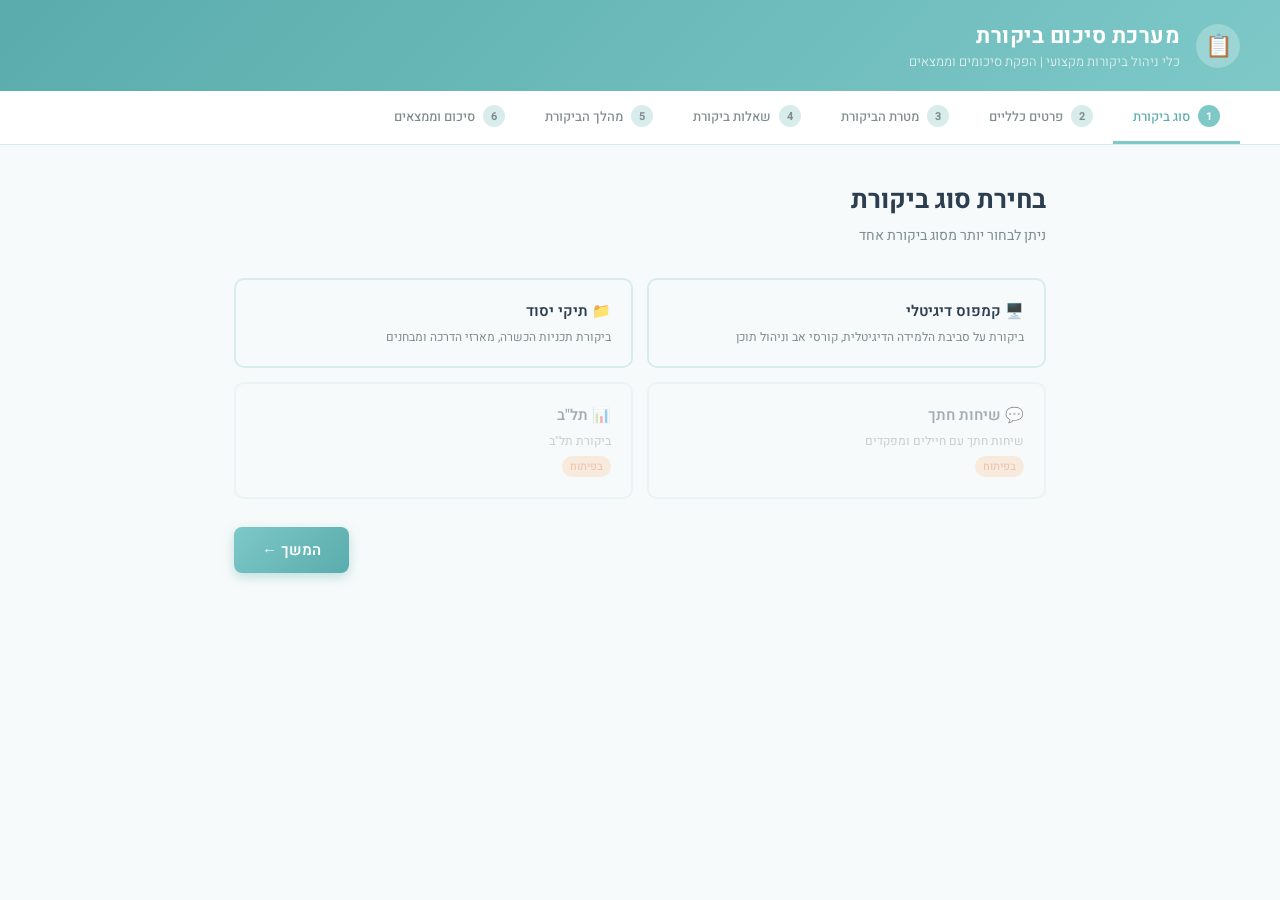
==== index.html @ 383266db "Add files via upload" ====
<!DOCTYPE html>
<html lang="he" dir="rtl">
<head>
<meta charset="UTF-8">
<meta name="viewport" content="width=device-width, initial-scale=1.0">
<title>מערכת סיכום ביקורת</title>
<link href="https://fonts.googleapis.com/css2?family=Heebo:wght@300;400;500;600;700&display=swap" rel="stylesheet">
<style>
  :root {
    --teal: #7EC8C8;
    --teal-light: #B8E4E4;
    --teal-dark: #5AACAC;
    --orange: #F4A261;
    --orange-light: #FAD5B5;
    --orange-dark: #E07B3A;
    --bg: #F7FAFA;
    --surface: #FFFFFF;
    --text: #2C3E50;
    --text-light: #7F8C8D;
    --border: #D9ECEC;
    --shadow: 0 2px 12px rgba(126,200,200,0.15);
    --radius: 10px;
  }

  * { box-sizing: border-box; margin: 0; padding: 0; }

  body {
    font-family: 'Heebo', sans-serif;
    background: var(--bg);
    color: var(--text);
    min-height: 100vh;
    direction: rtl;
  }

  header {
    background: linear-gradient(135deg, var(--teal-dark) 0%, var(--teal) 100%);
    color: white;
    padding: 20px 40px;
    display: flex;
    align-items: center;
    gap: 16px;
    box-shadow: 0 4px 16px rgba(90,172,172,0.3);
  }

  header .logo {
    width: 44px; height: 44px;
    background: rgba(255,255,255,0.25);
    border-radius: 50%;
    display: flex; align-items: center; justify-content: center;
    font-size: 22px;
  }

  header h1 { font-size: 22px; font-weight: 700; letter-spacing: 0.5px; }
  header p { font-size: 13px; opacity: 0.85; font-weight: 300; }

  .progress-bar {
    background: var(--surface);
    border-bottom: 1px solid var(--border);
    padding: 0 40px;
    display: flex;
    gap: 0;
    overflow-x: auto;
  }

  .step {
    padding: 14px 20px;
    font-size: 13px;
    font-weight: 500;
    color: var(--text-light);
    border-bottom: 3px solid transparent;
    white-space: nowrap;
    display: flex;
    align-items: center;
    gap: 8px;
    transition: all 0.3s;
  }

  .step.active {
    color: var(--teal-dark);
    border-bottom-color: var(--teal);
  }

  .step.done {
    color: var(--teal);
  }

  .step-num {
    width: 22px; height: 22px;
    border-radius: 50%;
    background: var(--border);
    color: var(--text-light);
    font-size: 11px;
    display: flex; align-items: center; justify-content: center;
    font-weight: 700;
    flex-shrink: 0;
  }

  .step.active .step-num { background: var(--teal); color: white; }
  .step.done .step-num { background: var(--teal-light); color: var(--teal-dark); }

  .container {
    max-width: 860px;
    margin: 0 auto;
    padding: 36px 24px;
  }

  .screen { display: none; }
  .screen.active { display: block; }

  .card {
    background: var(--surface);
    border-radius: var(--radius);
    padding: 32px;
    box-shadow: var(--shadow);
    margin-bottom: 24px;
    border: 1px solid var(--border);
  }

  .card-title {
    font-size: 17px;
    font-weight: 700;
    color: var(--teal-dark);
    margin-bottom: 8px;
    display: flex;
    align-items: center;
    gap: 10px;
  }

  .card-title::before {
    content: '';
    display: block;
    width: 4px; height: 20px;
    background: var(--orange);
    border-radius: 2px;
    flex-shrink: 0;
  }

  .card-subtitle {
    font-size: 13px;
    color: var(--text-light);
    margin-bottom: 24px;
  }

  /* Audit type selection */
  .audit-types {
    display: grid;
    grid-template-columns: 1fr 1fr;
    gap: 14px;
  }

  .audit-type-card {
    border: 2px solid var(--border);
    border-radius: var(--radius);
    padding: 20px;
    cursor: pointer;
    transition: all 0.25s;
    position: relative;
    background: var(--bg);
    user-select: none;
  }

  .audit-type-card:hover:not(.disabled) {
    border-color: var(--teal);
    background: var(--teal-light);
    transform: translateY(-2px);
  }

  .audit-type-card.selected {
    border-color: var(--teal-dark);
    background: linear-gradient(135deg, #E8F7F7 0%, #D0EEEE 100%);
  }

  .audit-type-card.disabled {
    opacity: 0.4;
    cursor: not-allowed;
  }

  .audit-type-card.selected::after {
    content: '✓';
    position: absolute;
    top: 10px;
    left: 10px;
    width: 22px; height: 22px;
    background: var(--teal-dark);
    color: white;
    border-radius: 50%;
    display: flex; align-items: center; justify-content: center;
    font-size: 12px;
    font-weight: 700;
  }

  .audit-type-card h3 { font-size: 15px; font-weight: 600; margin-bottom: 6px; }
  .audit-type-card p { font-size: 12px; color: var(--text-light); }
  .coming-soon {
    font-size: 11px;
    background: var(--orange-light);
    color: var(--orange-dark);
    padding: 2px 8px;
    border-radius: 20px;
    display: inline-block;
    margin-top: 6px;
    font-weight: 500;
  }

  /* Form elements */
  .form-grid {
    display: grid;
    grid-template-columns: 1fr 1fr;
    gap: 18px;
  }

  .form-group {
    display: flex;
    flex-direction: column;
    gap: 7px;
  }

  .form-group.full { grid-column: 1 / -1; }

  label {
    font-size: 13px;
    font-weight: 600;
    color: var(--text);
  }

  input[type="text"], input[type="date"], select, textarea {
    border: 1.5px solid var(--border);
    border-radius: 8px;
    padding: 10px 14px;
    font-family: 'Heebo', sans-serif;
    font-size: 14px;
    color: var(--text);
    background: var(--bg);
    transition: border-color 0.2s, box-shadow 0.2s;
    direction: rtl;
    width: 100%;
  }

  input:focus, select:focus, textarea:focus {
    outline: none;
    border-color: var(--teal);
    box-shadow: 0 0 0 3px rgba(126,200,200,0.2);
    background: white;
  }

  textarea { resize: vertical; min-height: 90px; }

  /* Questions */
  .topic-section {
    margin-bottom: 28px;
  }

  .topic-title {
    font-size: 15px;
    font-weight: 700;
    color: var(--teal-dark);
    padding: 10px 14px;
    background: linear-gradient(135deg, var(--teal-light) 0%, #D5EEEE 100%);
    border-radius: 8px;
    margin-bottom: 12px;
    border-right: 4px solid var(--teal-dark);
  }

  .question-item {
    border: 1.5px solid var(--border);
    border-radius: 8px;
    padding: 16px;
    margin-bottom: 10px;
    background: var(--surface);
    transition: border-color 0.2s;
  }

  .question-item:hover { border-color: var(--teal-light); }

  .question-text {
    font-size: 14px;
    font-weight: 500;
    margin-bottom: 12px;
    line-height: 1.6;
  }

  .question-text em {
    font-style: normal;
    font-weight: 700;
    color: var(--teal-dark);
  }

  .rating-buttons {
    display: flex;
    gap: 8px;
    margin-bottom: 10px;
    flex-wrap: wrap;
  }

  .rating-btn {
    padding: 7px 16px;
    border-radius: 20px;
    border: 1.5px solid var(--border);
    font-family: 'Heebo', sans-serif;
    font-size: 13px;
    font-weight: 500;
    cursor: pointer;
    background: var(--bg);
    color: var(--text-light);
    transition: all 0.2s;
  }

  .rating-btn:hover { border-color: var(--teal); color: var(--teal-dark); }

  .rating-btn.selected-1 { background: #D4EDDA; border-color: #5DB87A; color: #2D7A4B; }
  .rating-btn.selected-2 { background: #FFF3CD; border-color: #FFC107; color: #8A6200; }
  .rating-btn.selected-3 { background: #FDECEA; border-color: #E57373; color: #C62828; }

  .question-notes {
    border: 1.5px solid var(--border);
    border-radius: 6px;
    padding: 8px 12px;
    font-family: 'Heebo', sans-serif;
    font-size: 13px;
    width: 100%;
    background: var(--bg);
    color: var(--text);
    resize: vertical;
    min-height: 60px;
    display: none;
    direction: rtl;
    margin-top: 8px;
  }

  .question-notes.visible { display: block; }

  /* Buttons */
  .btn {
    padding: 12px 28px;
    border-radius: 8px;
    font-family: 'Heebo', sans-serif;
    font-size: 15px;
    font-weight: 600;
    cursor: pointer;
    border: none;
    transition: all 0.2s;
  }

  .btn-primary {
    background: linear-gradient(135deg, var(--teal) 0%, var(--teal-dark) 100%);
    color: white;
    box-shadow: 0 4px 12px rgba(90,172,172,0.35);
  }

  .btn-primary:hover {
    transform: translateY(-2px);
    box-shadow: 0 6px 18px rgba(90,172,172,0.45);
  }

  .btn-secondary {
    background: transparent;
    color: var(--teal-dark);
    border: 1.5px solid var(--teal);
  }

  .btn-secondary:hover { background: var(--teal-light); }

  .btn-orange {
    background: linear-gradient(135deg, var(--orange) 0%, var(--orange-dark) 100%);
    color: white;
    box-shadow: 0 4px 12px rgba(244,162,97,0.35);
  }

  .btn-orange:hover {
    transform: translateY(-2px);
    box-shadow: 0 6px 18px rgba(244,162,97,0.45);
  }

  .nav-buttons {
    display: flex;
    justify-content: space-between;
    align-items: center;
    margin-top: 8px;
  }

  /* Summary output */
  .summary-output {
    background: #FAFFFE;
    border: 1.5px solid var(--border);
    border-radius: var(--radius);
    padding: 32px;
    font-size: 14px;
    line-height: 2;
    white-space: pre-wrap;
    font-family: 'Heebo', sans-serif;
    direction: rtl;
    color: var(--text);
  }

  .copy-btn-wrap {
    display: flex;
    justify-content: flex-end;
    margin-bottom: 12px;
  }

  .page-title {
    font-size: 26px;
    font-weight: 700;
    color: var(--text);
    margin-bottom: 6px;
  }

  .page-subtitle {
    font-size: 14px;
    color: var(--text-light);
    margin-bottom: 32px;
  }

  .alert {
    background: #FFF3CD;
    border: 1px solid #FFD700;
    border-radius: 8px;
    padding: 12px 16px;
    font-size: 13px;
    color: #7A5800;
    margin-bottom: 20px;
  }

  .section-divider {
    height: 1px;
    background: var(--border);
    margin: 24px 0;
  }

  @media (max-width: 600px) {
    .audit-types { grid-template-columns: 1fr; }
    .form-grid { grid-template-columns: 1fr; }
    .container { padding: 20px 14px; }
    header { padding: 16px 20px; }
  }

  .badge {
    display: inline-block;
    padding: 3px 10px;
    border-radius: 20px;
    font-size: 12px;
    font-weight: 600;
    background: var(--teal-light);
    color: var(--teal-dark);
    margin-right: 8px;
  }

  .findings-preview {
    margin-top: 16px;
  }

  .finding-chip {
    display: inline-flex;
    align-items: center;
    gap: 6px;
    background: #FDECEA;
    border: 1px solid #E57373;
    border-radius: 20px;
    padding: 4px 12px;
    font-size: 12px;
    color: #C62828;
    margin: 4px;
  }
</style>
</head>
<body>

<header>
  <div class="logo">📋</div>
  <div>
    <h1>מערכת סיכום ביקורת</h1>
    <p>כלי ניהול ביקורות מקצועי | הפקת סיכומים וממצאים</p>
  </div>
</header>

<div class="progress-bar">
  <div class="step active" id="step-1"><span class="step-num">1</span> סוג ביקורת</div>
  <div class="step" id="step-2"><span class="step-num">2</span> פרטים כלליים</div>
  <div class="step" id="step-3"><span class="step-num">3</span> מטרת הביקורת</div>
  <div class="step" id="step-4"><span class="step-num">4</span> שאלות ביקורת</div>
  <div class="step" id="step-5"><span class="step-num">5</span> מהלך הביקורת</div>
  <div class="step" id="step-6"><span class="step-num">6</span> סיכום וממצאים</div>
</div>

<div class="container">

  <!-- SCREEN 1: Audit Type -->
  <div class="screen active" id="screen-1">
    <div class="page-title">בחירת סוג ביקורת</div>
    <div class="page-subtitle">ניתן לבחור יותר מסוג ביקורת אחד</div>

    <div class="audit-types">
      <div class="audit-type-card" data-type="digital" onclick="toggleType(this)">
        <h3>🖥️ קמפוס דיגיטלי</h3>
        <p>ביקורת על סביבת הלמידה הדיגיטלית, קורסי אב וניהול תוכן</p>
      </div>
      <div class="audit-type-card" data-type="tik" onclick="toggleType(this)">
        <h3>📁 תיקי יסוד</h3>
        <p>ביקורת תכניות הכשרה, מארזי הדרכה ומבחנים</p>
      </div>
      <div class="audit-type-card disabled" data-type="sikhot">
        <h3>💬 שיחות חתך</h3>
        <p>שיחות חתך עם חיילים ומפקדים</p>
        <span class="coming-soon">בפיתוח</span>
      </div>
      <div class="audit-type-card disabled" data-type="telb">
        <h3>📊 תל"ב</h3>
        <p>ביקורת תל"ב</p>
        <span class="coming-soon">בפיתוח</span>
      </div>
    </div>

    <div class="nav-buttons" style="margin-top:28px;">
      <span></span>
      <button class="btn btn-primary" onclick="goToScreen(2)">המשך ←</button>
    </div>
  </div>

  <!-- SCREEN 2: Details -->
  <div class="screen" id="screen-2">
    <div class="page-title">פרטים כלליים</div>
    <div class="page-subtitle">מלא את הפרטים הבסיסיים של הביקורת</div>

    <div class="card">
      <div class="card-title">נתוני הביקורת</div>
      <div class="card-subtitle">כל השדות חשובים לדוח הסיכום הסופי</div>
      <div class="form-grid">
        <div class="form-group">
          <label for="location">מיקום</label>
          <select id="location">
            <option value="">-- בחר מיקום --</option>
            <option>בא"ח</option>
            <option>בא"פ</option>
            <option>חטיבה (בית ספר)</option>
            <option>מכללה</option>
            <option>פיקוד</option>
          </select>
        </div>
        <div class="form-group">
          <label for="date">תאריך</label>
          <input type="date" id="date">
        </div>
        <div class="form-group full">
          <label for="subject">נושא</label>
          <input type="text" id="subject" placeholder="נושא הביקורת">
        </div>
        <div class="form-group">
          <label for="coordination">תיאום מול</label>
          <input type="text" id="coordination" placeholder="שם הגורם המתואם">
        </div>
        <div class="form-group">
          <label for="inspector">מי ביקר</label>
          <input type="text" id="inspector" placeholder="שם המבקר/ים">
        </div>
        <div class="form-group full">
          <label for="participants">משתתפים</label>
          <input type="text" id="participants" placeholder="שמות המשתתפים בביקורת">
        </div>
      </div>
    </div>

    <div class="nav-buttons">
      <button class="btn btn-secondary" onclick="goToScreen(1)">→ חזור</button>
      <button class="btn btn-primary" onclick="goToScreen(3)">המשך ←</button>
    </div>
  </div>

  <!-- SCREEN 3: Audit Goal -->
  <div class="screen" id="screen-3">
    <div class="page-title">מטרת הביקורת</div>
    <div class="page-subtitle">פרט את מטרות הביקורת שתיכלל בדוח</div>

    <div class="card">
      <div class="card-title">מטרת הביקורת</div>
      <div class="form-group">
        <textarea id="audit-goal" rows="6" placeholder="תאר את מטרות הביקורת..."></textarea>
      </div>
    </div>

    <div class="nav-buttons">
      <button class="btn btn-secondary" onclick="goToScreen(2)">→ חזור</button>
      <button class="btn btn-primary" onclick="goToScreen(4)">המשך ←</button>
    </div>
  </div>

  <!-- SCREEN 4: Questions -->
  <div class="screen" id="screen-4">
    <div class="page-title">שאלות ביקורת</div>
    <div class="page-subtitle">סמן 1-3 לכל שאלה: קיים / קיים חלקית / לא קיים</div>

    <div id="questions-container"></div>

    <div class="nav-buttons">
      <button class="btn btn-secondary" onclick="goToScreen(3)">→ חזור</button>
      <button class="btn btn-primary" onclick="goToScreen(5)">המשך ←</button>
    </div>
  </div>

  <!-- SCREEN 5: Audit Progress -->
  <div class="screen" id="screen-5">
    <div class="page-title">מהלך הביקורת</div>
    <div class="page-subtitle">תאר את מהלך הביקורת שיכלל בדוח</div>

    <div class="card">
      <div class="card-title">מהלך הביקורת</div>
      <div class="form-group">
        <textarea id="audit-progress" rows="7" placeholder="תאר את מהלך הביקורת..."></textarea>
      </div>
    </div>

    <div class="nav-buttons">
      <button class="btn btn-secondary" onclick="goToScreen(4)">→ חזור</button>
      <button class="btn btn-primary" onclick="buildSummaryScreen(); goToScreen(6)">צור סיכום ←</button>
    </div>
  </div>

  <!-- SCREEN 6: Summary -->
  <div class="screen" id="screen-6">
    <div class="page-title">סיכום וממצאים</div>
    <div class="page-subtitle">מלא את הפרטים הנוספים ולאחר מכן הפק את הסיכום הסופי</div>

    <div id="summary-type-sections"></div>

    <div class="card" id="findings-section">
      <div class="card-title">ליקויים שנמצאו</div>
      <div class="card-subtitle">הליקויים מסוננים אוטומטית מהשאלות שסומנו כ"לא קיים"</div>
      <div id="findings-preview" class="findings-preview"></div>
    </div>

    <div class="copy-btn-wrap" style="margin-top:24px; gap: 12px; display:flex; justify-content: flex-end;">
      <button class="btn btn-secondary" onclick="goToScreen(5)">→ חזור</button>
      <button class="btn btn-orange" onclick="copyOutput()">📋 העתק סיכום מלא</button>
    </div>

    <div id="final-output-wrap" style="margin-top:16px;">
      <div class="card-title" style="margin-bottom:12px; font-size:15px;">תצוגה מקדימה של הסיכום</div>
      <div class="summary-output" id="final-output"></div>
    </div>
  </div>

</div>

<script>
// Data
const auditTypes = {
  digital: 'קמפוס דיגיטלי',
  tik: 'תיקי יסוד'
};

const questions = {
  digital: {
    title: 'קמפוס דיגיטלי',
    topics: [
      {
        title: '1. קורסי אב',
        questions: [
          'האם קיימים קורסי אב התואמים את <em>תיק היסוד</em>?',
          'האם <em>כלי הערכה</em> מקושרים ממאגר התוכן היחידתי בעץ ניהול ההדרכה, אל קורס האב: מבחנים, דפי תצפית, משוב?',
          'האם <em>המידע המקצועי</em> מקושר מהתוכן אשר מופיע בתיק היסוד?',
          'האם <em>המשקלים</em> בעץ ההערכה תואמים את תיק היסוד?',
          'האם <em>המבחנים המתוקפים</em> נמצאים בקורס האב והאם נעשה שימוש ע"ג המערכת?'
        ]
      },
      {
        title: '2. ניהול תוכן',
        questions: [
          'האם קיימים <em>מצגות, סרטונים, לומדות</em> ושיעורים התומכים את נושאי הלימוד וההדרכה ולא קיימים בו תכנים שאינם הדרכתיים?',
          'האם קיימים <em>מאגרי שאלות</em> לפי נושאים, השאלות מוגדרות לפי רמת קושי וסיווג רלוונטי?'
        ]
      },
      {
        title: '3. פיתוח סגל',
        questions: [
          'האם מתקיימת במהלך הכנת הסגל <em>הדרכה בנושא הקמפוס הדיגיטלי לסגל</em> - הזנות על חניכים, שימוש בדוחות, שימוש בלו"ז ועוד?'
        ]
      },
      {
        title: '4. ניהול סביבת למידה',
        questions: [
          'האם מבצעים <em>סיכומי מחזור</em> לשם זיכרון ארגוני? (כולל שאלוני משוב לחניכים וסיכום כתוב הכולל הפק"ל)'
        ]
      }
    ]
  },
  tik: {
    title: 'תיקי יסוד',
    topics: [
      {
        title: '1. תכנית ההכשרה',
        questions: [
          'האם לקחים ושינויים עקרוניים בתכניות ההכשרה מעודכנים בתיקי היסוד?',
          'האם <em>תכניות הכשרה</em> מתקיימות בפועל בהתאמה לתיקי היסוד?',
          'האם לקראת כל מחזור הכשרה מתקיים <em>אישור תוכניות</em> אל מול תיק יסוד?'
        ]
      },
      {
        title: '2. מארזי הדרכה',
        questions: [
          'האם מוגדרות <em>מטרות הדרכתיות</em> במארזי ההדרכה ומבנה יחידת הלימוד והשיטה מותאמים להשגת המטרות?',
          '<em>מערכי השיעור</em> כוללים הנחיות מקצועיות והדרכתיות מספקות למדריך, ובמידת הצורך מותאמים להעברת השיעור עם מצגת/עזרים אחרים?'
        ]
      },
      {
        title: '3. מבחנים',
        questions: [
          'לכל מבחן עיוני קיימת הגדרה של נושא המבחן והמשקל היחסי שלהם במבחן (כמו טבלת מתאר)?',
          'קיימים <em>דפי הערכה</em> למבחן מעשי (תפעול אמצעים, התנסויות פיקודיות/הדרכתיות)?',
          'האם <em>המבחנים המעשיים והעיוניים</em> מאושרים על ידי גורם תורתי/מקצועי והדרכתי?'
        ]
      }
    ]
  }
};

// State
let state = {
  selectedTypes: [],
  answers: {}, // key: "type_topicIdx_qIdx" => {rating: 1|2|3, notes: ""}
  summaryTexts: {} // key: type => text
};

function toggleType(el) {
  if (el.classList.contains('disabled')) return;
  const type = el.dataset.type;
  el.classList.toggle('selected');
  if (state.selectedTypes.includes(type)) {
    state.selectedTypes = state.selectedTypes.filter(t => t !== type);
  } else {
    state.selectedTypes.push(type);
  }
}

function goToScreen(n) {
  if (n === 1) {
    // ok
  } else if (n === 2) {
    if (state.selectedTypes.length === 0) {
      alert('יש לבחור לפחות סוג ביקורת אחד');
      return;
    }
  }

  document.querySelectorAll('.screen').forEach(s => s.classList.remove('active'));
  document.getElementById('screen-' + n).classList.add('active');

  // Update progress
  for (let i = 1; i <= 6; i++) {
    const step = document.getElementById('step-' + i);
    step.classList.remove('active', 'done');
    if (i < n) step.classList.add('done');
    if (i === n) step.classList.add('active');
  }

  if (n === 4) buildQuestionsScreen();
  window.scrollTo(0, 0);
}

function stripHtml(html) {
  return html.replace(/<[^>]+>/g, '');
}

function buildQuestionsScreen() {
  const container = document.getElementById('questions-container');
  container.innerHTML = '';

  state.selectedTypes.forEach(type => {
    if (!questions[type]) return;
    const auditData = questions[type];

    const typeHeader = document.createElement('div');
    typeHeader.innerHTML = `<div style="font-size:18px; font-weight:700; color:var(--orange-dark); margin-bottom:20px; margin-top:12px; display:flex; align-items:center; gap:10px;"><span style="background:var(--orange-light); padding:4px 14px; border-radius:20px;">${auditData.title}</span></div>`;
    container.appendChild(typeHeader);

    const card = document.createElement('div');
    card.className = 'card';
    card.style.marginBottom = '24px';

    auditData.topics.forEach((topic, topicIdx) => {
      const topicDiv = document.createElement('div');
      topicDiv.className = 'topic-section';

      const topicTitle = document.createElement('div');
      topicTitle.className = 'topic-title';
      topicTitle.textContent = topic.title;
      topicDiv.appendChild(topicTitle);

      topic.questions.forEach((q, qIdx) => {
        const key = `${type}_${topicIdx}_${qIdx}`;
        if (!state.answers[key]) state.answers[key] = { rating: 0, notes: '' };

        const qItem = document.createElement('div');
        qItem.className = 'question-item';

        const qText = document.createElement('div');
        qText.className = 'question-text';
        qText.innerHTML = q;

        const ratingDiv = document.createElement('div');
        ratingDiv.className = 'rating-buttons';

        const ratings = [
          { val: 1, label: '1 – קיים', cls: 'selected-1' },
          { val: 2, label: '2 – קיים חלקית', cls: 'selected-2' },
          { val: 3, label: '3 – לא קיים', cls: 'selected-3' }
        ];

        const notesArea = document.createElement('textarea');
        notesArea.className = 'question-notes';
        notesArea.placeholder = 'הערות (אופציונלי)...';
        notesArea.value = state.answers[key].notes;
        notesArea.addEventListener('input', e => {
          state.answers[key].notes = e.target.value;
        });

        ratings.forEach(r => {
          const btn = document.createElement('button');
          btn.className = 'rating-btn';
          btn.textContent = r.label;
          if (state.answers[key].rating === r.val) {
            btn.classList.add(r.cls);
            if (r.val === 3) notesArea.classList.add('visible');
          }
          btn.addEventListener('click', () => {
            ratingDiv.querySelectorAll('.rating-btn').forEach(b => b.className = 'rating-btn');
            btn.classList.add(r.cls);
            state.answers[key].rating = r.val;
            if (r.val === 3) {
              notesArea.classList.add('visible');
            } else {
              notesArea.classList.remove('visible');
            }
          });
          ratingDiv.appendChild(btn);
        });

        qItem.appendChild(qText);
        qItem.appendChild(ratingDiv);
        qItem.appendChild(notesArea);
        topicDiv.appendChild(qItem);
      });

      card.appendChild(topicDiv);
    });

    container.appendChild(card);
  });
}

function buildSummaryScreen() {
  const sectionsDiv = document.getElementById('summary-type-sections');
  sectionsDiv.innerHTML = '';

  state.selectedTypes.forEach(type => {
    const typeName = auditTypes[type] || type;
    const card = document.createElement('div');
    card.className = 'card';

    const titleDiv = document.createElement('div');
    titleDiv.className = 'card-title';
    titleDiv.textContent = typeName;

    const subtitle = document.createElement('div');
    subtitle.className = 'card-subtitle';
    subtitle.textContent = 'מלל חופשי לסיכום סוג ביקורת זה';

    const ta = document.createElement('textarea');
    ta.rows = 5;
    ta.style.width = '100%';
    ta.style.border = '1.5px solid var(--border)';
    ta.style.borderRadius = '8px';
    ta.style.padding = '10px 14px';
    ta.style.fontFamily = 'Heebo, sans-serif';
    ta.style.fontSize = '14px';
    ta.style.direction = 'rtl';
    ta.style.resize = 'vertical';
    ta.placeholder = `פרט ממצאים לגבי ${typeName}...`;
    ta.value = state.summaryTexts[type] || '';
    ta.addEventListener('input', e => {
      state.summaryTexts[type] = e.target.value;
      updateFinalOutput();
    });

    card.appendChild(titleDiv);
    card.appendChild(subtitle);
    card.appendChild(ta);
    sectionsDiv.appendChild(card);
  });

  // Build findings
  const findingsDiv = document.getElementById('findings-preview');
  findingsDiv.innerHTML = '';
  const findings = getFindings();
  if (findings.length === 0) {
    findingsDiv.innerHTML = '<p style="color:var(--text-light); font-size:13px;">לא נמצאו ליקויים (לא סומנו שאלות כ"לא קיים")</p>';
  } else {
    findings.forEach(f => {
      const chip = document.createElement('div');
      chip.className = 'finding-chip';
      chip.style.display = 'flex';
      chip.style.flexDirection = 'column';
      chip.style.alignItems = 'flex-start';
      chip.style.borderRadius = '8px';
      chip.style.margin = '6px 0';
      chip.style.padding = '8px 14px';
      chip.innerHTML = `<span style="font-weight:600;">• ${f.text}</span>${f.notes ? `<span style="font-size:11px; color:#888; margin-top:3px;">(${f.notes})</span>` : ''}`;
      findingsDiv.appendChild(chip);
    });
  }

  updateFinalOutput();
}

function getFindings() {
  const findings = [];
  Object.keys(state.answers).forEach(key => {
    const ans = state.answers[key];
    if (ans.rating === 3) {
      const parts = key.split('_');
      const type = parts[0];
      const topicIdx = parseInt(parts[1]);
      const qIdx = parseInt(parts[2]);
      if (questions[type] && questions[type].topics[topicIdx]) {
        const rawQ = questions[type].topics[topicIdx].questions[qIdx];
        findings.push({
          text: stripHtml(rawQ),
          notes: ans.notes
        });
      }
    }
  });
  return findings;
}

function updateFinalOutput() {
  const loc = document.getElementById('location').value;
  const date = document.getElementById('date').value;
  const subject = document.getElementById('subject').value;
  const coord = document.getElementById('coordination').value;
  const inspector = document.getElementById('inspector').value;
  const participants = document.getElementById('participants').value;
  const goal = document.getElementById('audit-goal').value;
  const progress = document.getElementById('audit-progress').value;

  let dateFormatted = date;
  if (date) {
    const d = new Date(date);
    dateFormatted = d.toLocaleDateString('he-IL');
  }

  let output = '';
  output += `ביקורת ${state.selectedTypes.map(t => auditTypes[t]).join(' + ')}\n`;
  output += `═══════════════════════════════════\n\n`;
  output += `מיקום: ${loc || '___'}\n`;
  output += `תאריך: ${dateFormatted || '___'}\n`;
  output += `נושא: ${subject || '___'}\n`;
  output += `תיאום מול: ${coord || '___'}\n`;
  output += `מי ביקר: ${inspector || '___'}\n`;
  output += `משתתפים: ${participants || '___'}\n`;
  output += `\nמטרת הביקורת:\n${goal || '___'}\n`;
  output += `\nמהלך הביקורת:\n${progress || '___'}\n`;
  output += `\n═══════════════════════════════════\n`;
  output += `סיכום וממצאים\n`;
  output += `═══════════════════════════════════\n\n`;

  state.selectedTypes.forEach(type => {
    const typeName = auditTypes[type] || type;
    output += `${typeName}:\n`;
    output += `${state.summaryTexts[type] || '___'}\n\n`;
  });

  const findings = getFindings();
  if (findings.length > 0) {
    output += `ליקויים:\n`;
    findings.forEach(f => {
      output += `• ${f.text}`;
      if (f.notes) output += ` (${f.notes})`;
      output += '\n';
    });
    output += '\n';
  }

  output += `תג"ב אחרון לתיקון ליקויים אלו הינו: ___________`;

  document.getElementById('final-output').textContent = output;
}

function copyOutput() {
  updateFinalOutput();
  const text = document.getElementById('final-output').textContent;
  navigator.clipboard.writeText(text).then(() => {
    const btn = document.querySelector('.btn-orange');
    const orig = btn.textContent;
    btn.textContent = '✅ הועתק בהצלחה!';
    btn.style.background = 'linear-gradient(135deg, #5DB87A, #3A9A5C)';
    setTimeout(() => {
      btn.textContent = orig;
      btn.style.background = '';
    }, 2000);
  });
}
</script>
</body>
</html>
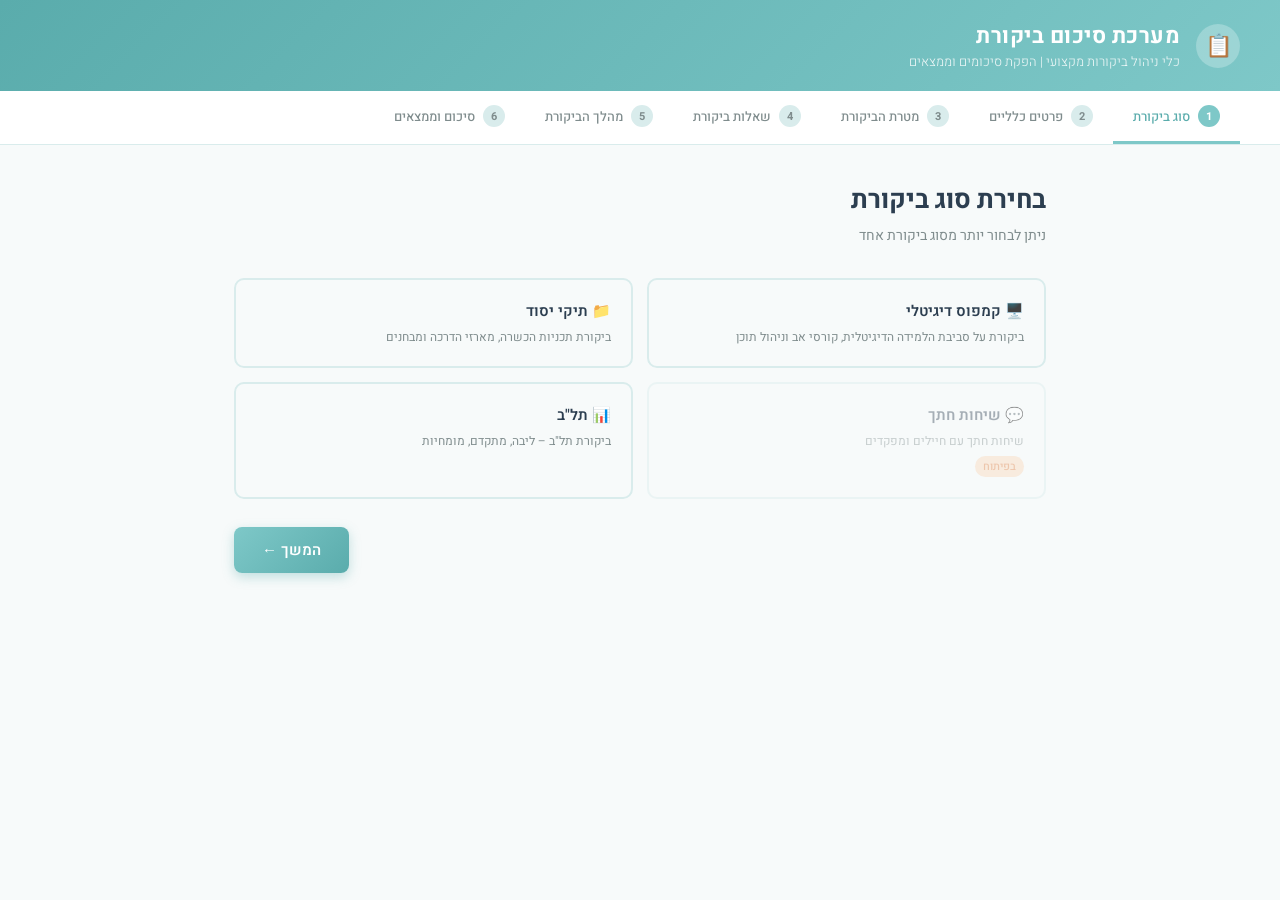
==== commit 3b52dd20: "Add files via upload" ====
--- a/index.html
+++ b/index.html
@@ -5,463 +5,7 @@
 <meta name="viewport" content="width=device-width, initial-scale=1.0">
 <title>מערכת סיכום ביקורת</title>
 <link href="https://fonts.googleapis.com/css2?family=Heebo:wght@300;400;500;600;700&display=swap" rel="stylesheet">
-<style>
-  :root {
-    --teal: #7EC8C8;
-    --teal-light: #B8E4E4;
-    --teal-dark: #5AACAC;
-    --orange: #F4A261;
-    --orange-light: #FAD5B5;
-    --orange-dark: #E07B3A;
-    --bg: #F7FAFA;
-    --surface: #FFFFFF;
-    --text: #2C3E50;
-    --text-light: #7F8C8D;
-    --border: #D9ECEC;
-    --shadow: 0 2px 12px rgba(126,200,200,0.15);
-    --radius: 10px;
-  }
-
-  * { box-sizing: border-box; margin: 0; padding: 0; }
-
-  body {
-    font-family: 'Heebo', sans-serif;
-    background: var(--bg);
-    color: var(--text);
-    min-height: 100vh;
-    direction: rtl;
-  }
-
-  header {
-    background: linear-gradient(135deg, var(--teal-dark) 0%, var(--teal) 100%);
-    color: white;
-    padding: 20px 40px;
-    display: flex;
-    align-items: center;
-    gap: 16px;
-    box-shadow: 0 4px 16px rgba(90,172,172,0.3);
-  }
-
-  header .logo {
-    width: 44px; height: 44px;
-    background: rgba(255,255,255,0.25);
-    border-radius: 50%;
-    display: flex; align-items: center; justify-content: center;
-    font-size: 22px;
-  }
-
-  header h1 { font-size: 22px; font-weight: 700; letter-spacing: 0.5px; }
-  header p { font-size: 13px; opacity: 0.85; font-weight: 300; }
-
-  .progress-bar {
-    background: var(--surface);
-    border-bottom: 1px solid var(--border);
-    padding: 0 40px;
-    display: flex;
-    gap: 0;
-    overflow-x: auto;
-  }
-
-  .step {
-    padding: 14px 20px;
-    font-size: 13px;
-    font-weight: 500;
-    color: var(--text-light);
-    border-bottom: 3px solid transparent;
-    white-space: nowrap;
-    display: flex;
-    align-items: center;
-    gap: 8px;
-    transition: all 0.3s;
-  }
-
-  .step.active {
-    color: var(--teal-dark);
-    border-bottom-color: var(--teal);
-  }
-
-  .step.done {
-    color: var(--teal);
-  }
-
-  .step-num {
-    width: 22px; height: 22px;
-    border-radius: 50%;
-    background: var(--border);
-    color: var(--text-light);
-    font-size: 11px;
-    display: flex; align-items: center; justify-content: center;
-    font-weight: 700;
-    flex-shrink: 0;
-  }
-
-  .step.active .step-num { background: var(--teal); color: white; }
-  .step.done .step-num { background: var(--teal-light); color: var(--teal-dark); }
-
-  .container {
-    max-width: 860px;
-    margin: 0 auto;
-    padding: 36px 24px;
-  }
-
-  .screen { display: none; }
-  .screen.active { display: block; }
-
-  .card {
-    background: var(--surface);
-    border-radius: var(--radius);
-    padding: 32px;
-    box-shadow: var(--shadow);
-    margin-bottom: 24px;
-    border: 1px solid var(--border);
-  }
-
-  .card-title {
-    font-size: 17px;
-    font-weight: 700;
-    color: var(--teal-dark);
-    margin-bottom: 8px;
-    display: flex;
-    align-items: center;
-    gap: 10px;
-  }
-
-  .card-title::before {
-    content: '';
-    display: block;
-    width: 4px; height: 20px;
-    background: var(--orange);
-    border-radius: 2px;
-    flex-shrink: 0;
-  }
-
-  .card-subtitle {
-    font-size: 13px;
-    color: var(--text-light);
-    margin-bottom: 24px;
-  }
-
-  /* Audit type selection */
-  .audit-types {
-    display: grid;
-    grid-template-columns: 1fr 1fr;
-    gap: 14px;
-  }
-
-  .audit-type-card {
-    border: 2px solid var(--border);
-    border-radius: var(--radius);
-    padding: 20px;
-    cursor: pointer;
-    transition: all 0.25s;
-    position: relative;
-    background: var(--bg);
-    user-select: none;
-  }
-
-  .audit-type-card:hover:not(.disabled) {
-    border-color: var(--teal);
-    background: var(--teal-light);
-    transform: translateY(-2px);
-  }
-
-  .audit-type-card.selected {
-    border-color: var(--teal-dark);
-    background: linear-gradient(135deg, #E8F7F7 0%, #D0EEEE 100%);
-  }
-
-  .audit-type-card.disabled {
-    opacity: 0.4;
-    cursor: not-allowed;
-  }
-
-  .audit-type-card.selected::after {
-    content: '✓';
-    position: absolute;
-    top: 10px;
-    left: 10px;
-    width: 22px; height: 22px;
-    background: var(--teal-dark);
-    color: white;
-    border-radius: 50%;
-    display: flex; align-items: center; justify-content: center;
-    font-size: 12px;
-    font-weight: 700;
-  }
-
-  .audit-type-card h3 { font-size: 15px; font-weight: 600; margin-bottom: 6px; }
-  .audit-type-card p { font-size: 12px; color: var(--text-light); }
-  .coming-soon {
-    font-size: 11px;
-    background: var(--orange-light);
-    color: var(--orange-dark);
-    padding: 2px 8px;
-    border-radius: 20px;
-    display: inline-block;
-    margin-top: 6px;
-    font-weight: 500;
-  }
-
-  /* Form elements */
-  .form-grid {
-    display: grid;
-    grid-template-columns: 1fr 1fr;
-    gap: 18px;
-  }
-
-  .form-group {
-    display: flex;
-    flex-direction: column;
-    gap: 7px;
-  }
-
-  .form-group.full { grid-column: 1 / -1; }
-
-  label {
-    font-size: 13px;
-    font-weight: 600;
-    color: var(--text);
-  }
-
-  input[type="text"], input[type="date"], select, textarea {
-    border: 1.5px solid var(--border);
-    border-radius: 8px;
-    padding: 10px 14px;
-    font-family: 'Heebo', sans-serif;
-    font-size: 14px;
-    color: var(--text);
-    background: var(--bg);
-    transition: border-color 0.2s, box-shadow 0.2s;
-    direction: rtl;
-    width: 100%;
-  }
-
-  input:focus, select:focus, textarea:focus {
-    outline: none;
-    border-color: var(--teal);
-    box-shadow: 0 0 0 3px rgba(126,200,200,0.2);
-    background: white;
-  }
-
-  textarea { resize: vertical; min-height: 90px; }
-
-  /* Questions */
-  .topic-section {
-    margin-bottom: 28px;
-  }
-
-  .topic-title {
-    font-size: 15px;
-    font-weight: 700;
-    color: var(--teal-dark);
-    padding: 10px 14px;
-    background: linear-gradient(135deg, var(--teal-light) 0%, #D5EEEE 100%);
-    border-radius: 8px;
-    margin-bottom: 12px;
-    border-right: 4px solid var(--teal-dark);
-  }
-
-  .question-item {
-    border: 1.5px solid var(--border);
-    border-radius: 8px;
-    padding: 16px;
-    margin-bottom: 10px;
-    background: var(--surface);
-    transition: border-color 0.2s;
-  }
-
-  .question-item:hover { border-color: var(--teal-light); }
-
-  .question-text {
-    font-size: 14px;
-    font-weight: 500;
-    margin-bottom: 12px;
-    line-height: 1.6;
-  }
-
-  .question-text em {
-    font-style: normal;
-    font-weight: 700;
-    color: var(--teal-dark);
-  }
-
-  .rating-buttons {
-    display: flex;
-    gap: 8px;
-    margin-bottom: 10px;
-    flex-wrap: wrap;
-  }
-
-  .rating-btn {
-    padding: 7px 16px;
-    border-radius: 20px;
-    border: 1.5px solid var(--border);
-    font-family: 'Heebo', sans-serif;
-    font-size: 13px;
-    font-weight: 500;
-    cursor: pointer;
-    background: var(--bg);
-    color: var(--text-light);
-    transition: all 0.2s;
-  }
-
-  .rating-btn:hover { border-color: var(--teal); color: var(--teal-dark); }
-
-  .rating-btn.selected-1 { background: #D4EDDA; border-color: #5DB87A; color: #2D7A4B; }
-  .rating-btn.selected-2 { background: #FFF3CD; border-color: #FFC107; color: #8A6200; }
-  .rating-btn.selected-3 { background: #FDECEA; border-color: #E57373; color: #C62828; }
-
-  .question-notes {
-    border: 1.5px solid var(--border);
-    border-radius: 6px;
-    padding: 8px 12px;
-    font-family: 'Heebo', sans-serif;
-    font-size: 13px;
-    width: 100%;
-    background: var(--bg);
-    color: var(--text);
-    resize: vertical;
-    min-height: 60px;
-    display: none;
-    direction: rtl;
-    margin-top: 8px;
-  }
-
-  .question-notes.visible { display: block; }
-
-  /* Buttons */
-  .btn {
-    padding: 12px 28px;
-    border-radius: 8px;
-    font-family: 'Heebo', sans-serif;
-    font-size: 15px;
-    font-weight: 600;
-    cursor: pointer;
-    border: none;
-    transition: all 0.2s;
-  }
-
-  .btn-primary {
-    background: linear-gradient(135deg, var(--teal) 0%, var(--teal-dark) 100%);
-    color: white;
-    box-shadow: 0 4px 12px rgba(90,172,172,0.35);
-  }
-
-  .btn-primary:hover {
-    transform: translateY(-2px);
-    box-shadow: 0 6px 18px rgba(90,172,172,0.45);
-  }
-
-  .btn-secondary {
-    background: transparent;
-    color: var(--teal-dark);
-    border: 1.5px solid var(--teal);
-  }
-
-  .btn-secondary:hover { background: var(--teal-light); }
-
-  .btn-orange {
-    background: linear-gradient(135deg, var(--orange) 0%, var(--orange-dark) 100%);
-    color: white;
-    box-shadow: 0 4px 12px rgba(244,162,97,0.35);
-  }
-
-  .btn-orange:hover {
-    transform: translateY(-2px);
-    box-shadow: 0 6px 18px rgba(244,162,97,0.45);
-  }
-
-  .nav-buttons {
-    display: flex;
-    justify-content: space-between;
-    align-items: center;
-    margin-top: 8px;
-  }
-
-  /* Summary output */
-  .summary-output {
-    background: #FAFFFE;
-    border: 1.5px solid var(--border);
-    border-radius: var(--radius);
-    padding: 32px;
-    font-size: 14px;
-    line-height: 2;
-    white-space: pre-wrap;
-    font-family: 'Heebo', sans-serif;
-    direction: rtl;
-    color: var(--text);
-  }
-
-  .copy-btn-wrap {
-    display: flex;
-    justify-content: flex-end;
-    margin-bottom: 12px;
-  }
-
-  .page-title {
-    font-size: 26px;
-    font-weight: 700;
-    color: var(--text);
-    margin-bottom: 6px;
-  }
-
-  .page-subtitle {
-    font-size: 14px;
-    color: var(--text-light);
-    margin-bottom: 32px;
-  }
-
-  .alert {
-    background: #FFF3CD;
-    border: 1px solid #FFD700;
-    border-radius: 8px;
-    padding: 12px 16px;
-    font-size: 13px;
-    color: #7A5800;
-    margin-bottom: 20px;
-  }
-
-  .section-divider {
-    height: 1px;
-    background: var(--border);
-    margin: 24px 0;
-  }
-
-  @media (max-width: 600px) {
-    .audit-types { grid-template-columns: 1fr; }
-    .form-grid { grid-template-columns: 1fr; }
-    .container { padding: 20px 14px; }
-    header { padding: 16px 20px; }
-  }
-
-  .badge {
-    display: inline-block;
-    padding: 3px 10px;
-    border-radius: 20px;
-    font-size: 12px;
-    font-weight: 600;
-    background: var(--teal-light);
-    color: var(--teal-dark);
-    margin-right: 8px;
-  }
-
-  .findings-preview {
-    margin-top: 16px;
-  }
-
-  .finding-chip {
-    display: inline-flex;
-    align-items: center;
-    gap: 6px;
-    background: #FDECEA;
-    border: 1px solid #E57373;
-    border-radius: 20px;
-    padding: 4px 12px;
-    font-size: 12px;
-    color: #C62828;
-    margin: 4px;
-  }
-</style>
+<link rel="stylesheet" href="style.css">
 </head>
 <body>
 
@@ -503,10 +47,14 @@
         <p>שיחות חתך עם חיילים ומפקדים</p>
         <span class="coming-soon">בפיתוח</span>
       </div>
-      <div class="audit-type-card disabled" data-type="telb">
+      <div class="audit-type-card" data-type="telb" onclick="toggleTelb(this)">
         <h3>📊 תל"ב</h3>
-        <p>ביקורת תל"ב</p>
-        <span class="coming-soon">בפיתוח</span>
+        <p>ביקורת תל"ב – ליבה, מתקדם, מומחיות</p>
+        <div id="telb-subtypes" style="display:none; margin-top:12px; display:none; flex-direction:column; gap:8px;">
+          <div class="telb-sub selected" data-sub="liba" onclick="selectTelbSub(event,'liba')">ליבה</div>
+          <div class="telb-sub disabled-sub" data-sub="advanced" onclick="selectTelbSub(event,'advanced')">מתקדם <span class="coming-soon">בפיתוח</span></div>
+          <div class="telb-sub disabled-sub" data-sub="expert" onclick="selectTelbSub(event,'expert')">מומחיות <span class="coming-soon">בפיתוח</span></div>
+        </div>
       </div>
     </div>
 
@@ -523,10 +71,10 @@
 
     <div class="card">
       <div class="card-title">נתוני הביקורת</div>
-      <div class="card-subtitle">כל השדות חשובים לדוח הסיכום הסופי</div>
+      <div class="card-subtitle">כל השדות הם שדות חובה <span style="color:#E57373;">*</span></div>
       <div class="form-grid">
         <div class="form-group">
-          <label for="location">מיקום</label>
+          <label for="location">מיקום <span class="required-star">*</span></label>
           <select id="location">
             <option value="">-- בחר מיקום --</option>
             <option>בא"ח</option>
@@ -537,23 +85,23 @@
           </select>
         </div>
         <div class="form-group">
-          <label for="date">תאריך</label>
+          <label for="date">תאריך <span class="required-star">*</span></label>
           <input type="date" id="date">
         </div>
         <div class="form-group full">
-          <label for="subject">נושא</label>
+          <label for="subject">נושא <span class="required-star">*</span></label>
           <input type="text" id="subject" placeholder="נושא הביקורת">
         </div>
         <div class="form-group">
-          <label for="coordination">תיאום מול</label>
+          <label for="coordination">תיאום מול <span class="required-star">*</span></label>
           <input type="text" id="coordination" placeholder="שם הגורם המתואם">
         </div>
         <div class="form-group">
-          <label for="inspector">מי ביקר</label>
+          <label for="inspector">מי ביקר <span class="required-star">*</span></label>
           <input type="text" id="inspector" placeholder="שם המבקר/ים">
         </div>
         <div class="form-group full">
-          <label for="participants">משתתפים</label>
+          <label for="participants">משתתפים <span class="required-star">*</span></label>
           <input type="text" id="participants" placeholder="שמות המשתתפים בביקורת">
         </div>
       </div>
@@ -573,6 +121,7 @@
     <div class="card">
       <div class="card-title">מטרת הביקורת</div>
       <div class="form-group">
+        <label for="audit-goal">מטרת הביקורת <span class="required-star">*</span></label>
         <textarea id="audit-goal" rows="6" placeholder="תאר את מטרות הביקורת..."></textarea>
       </div>
     </div>
@@ -586,7 +135,7 @@
   <!-- SCREEN 4: Questions -->
   <div class="screen" id="screen-4">
     <div class="page-title">שאלות ביקורת</div>
-    <div class="page-subtitle">סמן 1-3 לכל שאלה: קיים / קיים חלקית / לא קיים</div>
+    <div class="page-subtitle">חובה לענות על כל השאלות. בדירוג 2 ו-3 יש למלא הערות חובה.</div>
 
     <div id="questions-container"></div>
 
@@ -604,13 +153,14 @@
     <div class="card">
       <div class="card-title">מהלך הביקורת</div>
       <div class="form-group">
+        <label for="audit-progress">מהלך הביקורת <span class="required-star">*</span></label>
         <textarea id="audit-progress" rows="7" placeholder="תאר את מהלך הביקורת..."></textarea>
       </div>
     </div>
 
     <div class="nav-buttons">
       <button class="btn btn-secondary" onclick="goToScreen(4)">→ חזור</button>
-      <button class="btn btn-primary" onclick="buildSummaryScreen(); goToScreen(6)">צור סיכום ←</button>
+      <button class="btn btn-primary" onclick="goToScreen(6)">צור סיכום ←</button>
     </div>
   </div>
 
@@ -629,375 +179,29 @@
 
     <div class="copy-btn-wrap" style="margin-top:24px; gap: 12px; display:flex; justify-content: flex-end;">
       <button class="btn btn-secondary" onclick="goToScreen(5)">→ חזור</button>
-      <button class="btn btn-orange" onclick="copyOutput()">📋 העתק סיכום מלא</button>
+      <button class="btn btn-orange" id="copy-btn" onclick="copyOutput()">📋 העתק סיכום מלא</button>
     </div>
 
     <div id="final-output-wrap" style="margin-top:16px;">
       <div class="card-title" style="margin-bottom:12px; font-size:15px;">תצוגה מקדימה של הסיכום</div>
       <div class="summary-output" id="final-output"></div>
     </div>
+
+    <!-- Appendix -->
+    <div class="card" style="margin-top:32px;">
+      <div class="card-title">נספח ליקויים מלא</div>
+      <div class="card-subtitle">טבלה מלאה של כל שאלות הביקורת, הדירוג שנבחר וההערות</div>
+      <div style="display:flex; gap:10px; justify-content:flex-end; margin-bottom:14px;">
+        <button class="btn btn-secondary" id="copy-appendix-btn" onclick="copyAppendix()">📋 העתק נספח</button>
+        <button class="btn btn-orange" onclick="downloadAppendix()">⬇️ הורד כ-CSV</button>
+      </div>
+      <div id="appendix-container"></div>
+    </div>
+
   </div>
 
 </div>
 
-<script>
-// Data
-const auditTypes = {
-  digital: 'קמפוס דיגיטלי',
-  tik: 'תיקי יסוד'
-};
-
-const questions = {
-  digital: {
-    title: 'קמפוס דיגיטלי',
-    topics: [
-      {
-        title: '1. קורסי אב',
-        questions: [
-          'האם קיימים קורסי אב התואמים את <em>תיק היסוד</em>?',
-          'האם <em>כלי הערכה</em> מקושרים ממאגר התוכן היחידתי בעץ ניהול ההדרכה, אל קורס האב: מבחנים, דפי תצפית, משוב?',
-          'האם <em>המידע המקצועי</em> מקושר מהתוכן אשר מופיע בתיק היסוד?',
-          'האם <em>המשקלים</em> בעץ ההערכה תואמים את תיק היסוד?',
-          'האם <em>המבחנים המתוקפים</em> נמצאים בקורס האב והאם נעשה שימוש ע"ג המערכת?'
-        ]
-      },
-      {
-        title: '2. ניהול תוכן',
-        questions: [
-          'האם קיימים <em>מצגות, סרטונים, לומדות</em> ושיעורים התומכים את נושאי הלימוד וההדרכה ולא קיימים בו תכנים שאינם הדרכתיים?',
-          'האם קיימים <em>מאגרי שאלות</em> לפי נושאים, השאלות מוגדרות לפי רמת קושי וסיווג רלוונטי?'
-        ]
-      },
-      {
-        title: '3. פיתוח סגל',
-        questions: [
-          'האם מתקיימת במהלך הכנת הסגל <em>הדרכה בנושא הקמפוס הדיגיטלי לסגל</em> - הזנות על חניכים, שימוש בדוחות, שימוש בלו"ז ועוד?'
-        ]
-      },
-      {
-        title: '4. ניהול סביבת למידה',
-        questions: [
-          'האם מבצעים <em>סיכומי מחזור</em> לשם זיכרון ארגוני? (כולל שאלוני משוב לחניכים וסיכום כתוב הכולל הפק"ל)'
-        ]
-      }
-    ]
-  },
-  tik: {
-    title: 'תיקי יסוד',
-    topics: [
-      {
-        title: '1. תכנית ההכשרה',
-        questions: [
-          'האם לקחים ושינויים עקרוניים בתכניות ההכשרה מעודכנים בתיקי היסוד?',
-          'האם <em>תכניות הכשרה</em> מתקיימות בפועל בהתאמה לתיקי היסוד?',
-          'האם לקראת כל מחזור הכשרה מתקיים <em>אישור תוכניות</em> אל מול תיק יסוד?'
-        ]
-      },
-      {
-        title: '2. מארזי הדרכה',
-        questions: [
-          'האם מוגדרות <em>מטרות הדרכתיות</em> במארזי ההדרכה ומבנה יחידת הלימוד והשיטה מותאמים להשגת המטרות?',
-          '<em>מערכי השיעור</em> כוללים הנחיות מקצועיות והדרכתיות מספקות למדריך, ובמידת הצורך מותאמים להעברת השיעור עם מצגת/עזרים אחרים?'
-        ]
-      },
-      {
-        title: '3. מבחנים',
-        questions: [
-          'לכל מבחן עיוני קיימת הגדרה של נושא המבחן והמשקל היחסי שלהם במבחן (כמו טבלת מתאר)?',
-          'קיימים <em>דפי הערכה</em> למבחן מעשי (תפעול אמצעים, התנסויות פיקודיות/הדרכתיות)?',
-          'האם <em>המבחנים המעשיים והעיוניים</em> מאושרים על ידי גורם תורתי/מקצועי והדרכתי?'
-        ]
-      }
-    ]
-  }
-};
-
-// State
-let state = {
-  selectedTypes: [],
-  answers: {}, // key: "type_topicIdx_qIdx" => {rating: 1|2|3, notes: ""}
-  summaryTexts: {} // key: type => text
-};
-
-function toggleType(el) {
-  if (el.classList.contains('disabled')) return;
-  const type = el.dataset.type;
-  el.classList.toggle('selected');
-  if (state.selectedTypes.includes(type)) {
-    state.selectedTypes = state.selectedTypes.filter(t => t !== type);
-  } else {
-    state.selectedTypes.push(type);
-  }
-}
-
-function goToScreen(n) {
-  if (n === 1) {
-    // ok
-  } else if (n === 2) {
-    if (state.selectedTypes.length === 0) {
-      alert('יש לבחור לפחות סוג ביקורת אחד');
-      return;
-    }
-  }
-
-  document.querySelectorAll('.screen').forEach(s => s.classList.remove('active'));
-  document.getElementById('screen-' + n).classList.add('active');
-
-  // Update progress
-  for (let i = 1; i <= 6; i++) {
-    const step = document.getElementById('step-' + i);
-    step.classList.remove('active', 'done');
-    if (i < n) step.classList.add('done');
-    if (i === n) step.classList.add('active');
-  }
-
-  if (n === 4) buildQuestionsScreen();
-  window.scrollTo(0, 0);
-}
-
-function stripHtml(html) {
-  return html.replace(/<[^>]+>/g, '');
-}
-
-function buildQuestionsScreen() {
-  const container = document.getElementById('questions-container');
-  container.innerHTML = '';
-
-  state.selectedTypes.forEach(type => {
-    if (!questions[type]) return;
-    const auditData = questions[type];
-
-    const typeHeader = document.createElement('div');
-    typeHeader.innerHTML = `<div style="font-size:18px; font-weight:700; color:var(--orange-dark); margin-bottom:20px; margin-top:12px; display:flex; align-items:center; gap:10px;"><span style="background:var(--orange-light); padding:4px 14px; border-radius:20px;">${auditData.title}</span></div>`;
-    container.appendChild(typeHeader);
-
-    const card = document.createElement('div');
-    card.className = 'card';
-    card.style.marginBottom = '24px';
-
-    auditData.topics.forEach((topic, topicIdx) => {
-      const topicDiv = document.createElement('div');
-      topicDiv.className = 'topic-section';
-
-      const topicTitle = document.createElement('div');
-      topicTitle.className = 'topic-title';
-      topicTitle.textContent = topic.title;
-      topicDiv.appendChild(topicTitle);
-
-      topic.questions.forEach((q, qIdx) => {
-        const key = `${type}_${topicIdx}_${qIdx}`;
-        if (!state.answers[key]) state.answers[key] = { rating: 0, notes: '' };
-
-        const qItem = document.createElement('div');
-        qItem.className = 'question-item';
-
-        const qText = document.createElement('div');
-        qText.className = 'question-text';
-        qText.innerHTML = q;
-
-        const ratingDiv = document.createElement('div');
-        ratingDiv.className = 'rating-buttons';
-
-        const ratings = [
-          { val: 1, label: '1 – קיים', cls: 'selected-1' },
-          { val: 2, label: '2 – קיים חלקית', cls: 'selected-2' },
-          { val: 3, label: '3 – לא קיים', cls: 'selected-3' }
-        ];
-
-        const notesArea = document.createElement('textarea');
-        notesArea.className = 'question-notes';
-        notesArea.placeholder = 'הערות (אופציונלי)...';
-        notesArea.value = state.answers[key].notes;
-        notesArea.addEventListener('input', e => {
-          state.answers[key].notes = e.target.value;
-        });
-
-        ratings.forEach(r => {
-          const btn = document.createElement('button');
-          btn.className = 'rating-btn';
-          btn.textContent = r.label;
-          if (state.answers[key].rating === r.val) {
-            btn.classList.add(r.cls);
-            if (r.val === 3) notesArea.classList.add('visible');
-          }
-          btn.addEventListener('click', () => {
-            ratingDiv.querySelectorAll('.rating-btn').forEach(b => b.className = 'rating-btn');
-            btn.classList.add(r.cls);
-            state.answers[key].rating = r.val;
-            if (r.val === 3) {
-              notesArea.classList.add('visible');
-            } else {
-              notesArea.classList.remove('visible');
-            }
-          });
-          ratingDiv.appendChild(btn);
-        });
-
-        qItem.appendChild(qText);
-        qItem.appendChild(ratingDiv);
-        qItem.appendChild(notesArea);
-        topicDiv.appendChild(qItem);
-      });
-
-      card.appendChild(topicDiv);
-    });
-
-    container.appendChild(card);
-  });
-}
-
-function buildSummaryScreen() {
-  const sectionsDiv = document.getElementById('summary-type-sections');
-  sectionsDiv.innerHTML = '';
-
-  state.selectedTypes.forEach(type => {
-    const typeName = auditTypes[type] || type;
-    const card = document.createElement('div');
-    card.className = 'card';
-
-    const titleDiv = document.createElement('div');
-    titleDiv.className = 'card-title';
-    titleDiv.textContent = typeName;
-
-    const subtitle = document.createElement('div');
-    subtitle.className = 'card-subtitle';
-    subtitle.textContent = 'מלל חופשי לסיכום סוג ביקורת זה';
-
-    const ta = document.createElement('textarea');
-    ta.rows = 5;
-    ta.style.width = '100%';
-    ta.style.border = '1.5px solid var(--border)';
-    ta.style.borderRadius = '8px';
-    ta.style.padding = '10px 14px';
-    ta.style.fontFamily = 'Heebo, sans-serif';
-    ta.style.fontSize = '14px';
-    ta.style.direction = 'rtl';
-    ta.style.resize = 'vertical';
-    ta.placeholder = `פרט ממצאים לגבי ${typeName}...`;
-    ta.value = state.summaryTexts[type] || '';
-    ta.addEventListener('input', e => {
-      state.summaryTexts[type] = e.target.value;
-      updateFinalOutput();
-    });
-
-    card.appendChild(titleDiv);
-    card.appendChild(subtitle);
-    card.appendChild(ta);
-    sectionsDiv.appendChild(card);
-  });
-
-  // Build findings
-  const findingsDiv = document.getElementById('findings-preview');
-  findingsDiv.innerHTML = '';
-  const findings = getFindings();
-  if (findings.length === 0) {
-    findingsDiv.innerHTML = '<p style="color:var(--text-light); font-size:13px;">לא נמצאו ליקויים (לא סומנו שאלות כ"לא קיים")</p>';
-  } else {
-    findings.forEach(f => {
-      const chip = document.createElement('div');
-      chip.className = 'finding-chip';
-      chip.style.display = 'flex';
-      chip.style.flexDirection = 'column';
-      chip.style.alignItems = 'flex-start';
-      chip.style.borderRadius = '8px';
-      chip.style.margin = '6px 0';
-      chip.style.padding = '8px 14px';
-      chip.innerHTML = `<span style="font-weight:600;">• ${f.text}</span>${f.notes ? `<span style="font-size:11px; color:#888; margin-top:3px;">(${f.notes})</span>` : ''}`;
-      findingsDiv.appendChild(chip);
-    });
-  }
-
-  updateFinalOutput();
-}
-
-function getFindings() {
-  const findings = [];
-  Object.keys(state.answers).forEach(key => {
-    const ans = state.answers[key];
-    if (ans.rating === 3) {
-      const parts = key.split('_');
-      const type = parts[0];
-      const topicIdx = parseInt(parts[1]);
-      const qIdx = parseInt(parts[2]);
-      if (questions[type] && questions[type].topics[topicIdx]) {
-        const rawQ = questions[type].topics[topicIdx].questions[qIdx];
-        findings.push({
-          text: stripHtml(rawQ),
-          notes: ans.notes
-        });
-      }
-    }
-  });
-  return findings;
-}
-
-function updateFinalOutput() {
-  const loc = document.getElementById('location').value;
-  const date = document.getElementById('date').value;
-  const subject = document.getElementById('subject').value;
-  const coord = document.getElementById('coordination').value;
-  const inspector = document.getElementById('inspector').value;
-  const participants = document.getElementById('participants').value;
-  const goal = document.getElementById('audit-goal').value;
-  const progress = document.getElementById('audit-progress').value;
-
-  let dateFormatted = date;
-  if (date) {
-    const d = new Date(date);
-    dateFormatted = d.toLocaleDateString('he-IL');
-  }
-
-  let output = '';
-  output += `ביקורת ${state.selectedTypes.map(t => auditTypes[t]).join(' + ')}\n`;
-  output += `═══════════════════════════════════\n\n`;
-  output += `מיקום: ${loc || '___'}\n`;
-  output += `תאריך: ${dateFormatted || '___'}\n`;
-  output += `נושא: ${subject || '___'}\n`;
-  output += `תיאום מול: ${coord || '___'}\n`;
-  output += `מי ביקר: ${inspector || '___'}\n`;
-  output += `משתתפים: ${participants || '___'}\n`;
-  output += `\nמטרת הביקורת:\n${goal || '___'}\n`;
-  output += `\nמהלך הביקורת:\n${progress || '___'}\n`;
-  output += `\n═══════════════════════════════════\n`;
-  output += `סיכום וממצאים\n`;
-  output += `═══════════════════════════════════\n\n`;
-
-  state.selectedTypes.forEach(type => {
-    const typeName = auditTypes[type] || type;
-    output += `${typeName}:\n`;
-    output += `${state.summaryTexts[type] || '___'}\n\n`;
-  });
-
-  const findings = getFindings();
-  if (findings.length > 0) {
-    output += `ליקויים:\n`;
-    findings.forEach(f => {
-      output += `• ${f.text}`;
-      if (f.notes) output += ` (${f.notes})`;
-      output += '\n';
-    });
-    output += '\n';
-  }
-
-  output += `תג"ב אחרון לתיקון ליקויים אלו הינו: ___________`;
-
-  document.getElementById('final-output').textContent = output;
-}
-
-function copyOutput() {
-  updateFinalOutput();
-  const text = document.getElementById('final-output').textContent;
-  navigator.clipboard.writeText(text).then(() => {
-    const btn = document.querySelector('.btn-orange');
-    const orig = btn.textContent;
-    btn.textContent = '✅ הועתק בהצלחה!';
-    btn.style.background = 'linear-gradient(135deg, #5DB87A, #3A9A5C)';
-    setTimeout(() => {
-      btn.textContent = orig;
-      btn.style.background = '';
-    }, 2000);
-  });
-}
-</script>
+<script src="app.js"></script>
 </body>
 </html>
--- a/style.css
+++ b/style.css
@@ -0,0 +1,555 @@
+:root {
+  --teal: #7EC8C8;
+  --teal-light: #B8E4E4;
+  --teal-dark: #5AACAC;
+  --orange: #F4A261;
+  --orange-light: #FAD5B5;
+  --orange-dark: #E07B3A;
+  --bg: #F7FAFA;
+  --surface: #FFFFFF;
+  --text: #2C3E50;
+  --text-light: #7F8C8D;
+  --border: #D9ECEC;
+  --shadow: 0 2px 12px rgba(126,200,200,0.15);
+  --radius: 10px;
+}
+
+* { box-sizing: border-box; margin: 0; padding: 0; }
+
+body {
+  font-family: 'Heebo', sans-serif;
+  background: var(--bg);
+  color: var(--text);
+  min-height: 100vh;
+  direction: rtl;
+}
+
+header {
+  background: linear-gradient(135deg, var(--teal-dark) 0%, var(--teal) 100%);
+  color: white;
+  padding: 20px 40px;
+  display: flex;
+  align-items: center;
+  gap: 16px;
+  box-shadow: 0 4px 16px rgba(90,172,172,0.3);
+}
+
+header .logo {
+  width: 44px; height: 44px;
+  background: rgba(255,255,255,0.25);
+  border-radius: 50%;
+  display: flex; align-items: center; justify-content: center;
+  font-size: 22px;
+}
+
+header h1 { font-size: 22px; font-weight: 700; letter-spacing: 0.5px; }
+header p { font-size: 13px; opacity: 0.85; font-weight: 300; }
+
+.progress-bar {
+  background: var(--surface);
+  border-bottom: 1px solid var(--border);
+  padding: 0 40px;
+  display: flex;
+  gap: 0;
+  overflow-x: auto;
+}
+
+.step {
+  padding: 14px 20px;
+  font-size: 13px;
+  font-weight: 500;
+  color: var(--text-light);
+  border-bottom: 3px solid transparent;
+  white-space: nowrap;
+  display: flex;
+  align-items: center;
+  gap: 8px;
+  transition: all 0.3s;
+}
+
+.step.active {
+  color: var(--teal-dark);
+  border-bottom-color: var(--teal);
+}
+
+.step.done {
+  color: var(--teal);
+}
+
+.step-num {
+  width: 22px; height: 22px;
+  border-radius: 50%;
+  background: var(--border);
+  color: var(--text-light);
+  font-size: 11px;
+  display: flex; align-items: center; justify-content: center;
+  font-weight: 700;
+  flex-shrink: 0;
+}
+
+.step.active .step-num { background: var(--teal); color: white; }
+.step.done .step-num { background: var(--teal-light); color: var(--teal-dark); }
+
+.container {
+  max-width: 860px;
+  margin: 0 auto;
+  padding: 36px 24px;
+}
+
+.screen { display: none; }
+.screen.active { display: block; }
+
+.card {
+  background: var(--surface);
+  border-radius: var(--radius);
+  padding: 32px;
+  box-shadow: var(--shadow);
+  margin-bottom: 24px;
+  border: 1px solid var(--border);
+}
+
+.card-title {
+  font-size: 17px;
+  font-weight: 700;
+  color: var(--teal-dark);
+  margin-bottom: 8px;
+  display: flex;
+  align-items: center;
+  gap: 10px;
+}
+
+.card-title::before {
+  content: '';
+  display: block;
+  width: 4px; height: 20px;
+  background: var(--orange);
+  border-radius: 2px;
+  flex-shrink: 0;
+}
+
+.card-subtitle {
+  font-size: 13px;
+  color: var(--text-light);
+  margin-bottom: 24px;
+}
+
+/* Audit type selection */
+.audit-types {
+  display: grid;
+  grid-template-columns: 1fr 1fr;
+  gap: 14px;
+}
+
+.audit-type-card {
+  border: 2px solid var(--border);
+  border-radius: var(--radius);
+  padding: 20px;
+  cursor: pointer;
+  transition: all 0.25s;
+  position: relative;
+  background: var(--bg);
+  user-select: none;
+}
+
+.audit-type-card:hover:not(.disabled) {
+  border-color: var(--teal);
+  background: var(--teal-light);
+  transform: translateY(-2px);
+}
+
+.audit-type-card.selected {
+  border-color: var(--teal-dark);
+  background: linear-gradient(135deg, #E8F7F7 0%, #D0EEEE 100%);
+}
+
+.audit-type-card.disabled {
+  opacity: 0.4;
+  cursor: not-allowed;
+}
+
+.audit-type-card.selected::after {
+  content: '✓';
+  position: absolute;
+  top: 10px;
+  left: 10px;
+  width: 22px; height: 22px;
+  background: var(--teal-dark);
+  color: white;
+  border-radius: 50%;
+  display: flex; align-items: center; justify-content: center;
+  font-size: 12px;
+  font-weight: 700;
+}
+
+.audit-type-card h3 { font-size: 15px; font-weight: 600; margin-bottom: 6px; }
+.audit-type-card p { font-size: 12px; color: var(--text-light); }
+.coming-soon {
+  font-size: 11px;
+  background: var(--orange-light);
+  color: var(--orange-dark);
+  padding: 2px 8px;
+  border-radius: 20px;
+  display: inline-block;
+  margin-top: 6px;
+  font-weight: 500;
+}
+
+/* Form elements */
+.form-grid {
+  display: grid;
+  grid-template-columns: 1fr 1fr;
+  gap: 18px;
+}
+
+.form-group {
+  display: flex;
+  flex-direction: column;
+  gap: 7px;
+}
+
+.form-group.full { grid-column: 1 / -1; }
+
+label {
+  font-size: 13px;
+  font-weight: 600;
+  color: var(--text);
+}
+
+label .required-star {
+  color: #E57373;
+  margin-right: 3px;
+}
+
+input[type="text"], input[type="date"], select, textarea {
+  border: 1.5px solid var(--border);
+  border-radius: 8px;
+  padding: 10px 14px;
+  font-family: 'Heebo', sans-serif;
+  font-size: 14px;
+  color: var(--text);
+  background: var(--bg);
+  transition: border-color 0.2s, box-shadow 0.2s;
+  direction: rtl;
+  width: 100%;
+}
+
+input:focus, select:focus, textarea:focus {
+  outline: none;
+  border-color: var(--teal);
+  box-shadow: 0 0 0 3px rgba(126,200,200,0.2);
+  background: white;
+}
+
+input.field-error, select.field-error, textarea.field-error {
+  border-color: #E57373;
+  box-shadow: 0 0 0 3px rgba(229,115,115,0.2);
+}
+
+textarea { resize: vertical; min-height: 90px; }
+
+/* Questions */
+.topic-section {
+  margin-bottom: 28px;
+}
+
+.topic-title {
+  font-size: 15px;
+  font-weight: 700;
+  color: var(--teal-dark);
+  padding: 10px 14px;
+  background: linear-gradient(135deg, var(--teal-light) 0%, #D5EEEE 100%);
+  border-radius: 8px;
+  margin-bottom: 12px;
+  border-right: 4px solid var(--teal-dark);
+}
+
+.question-item {
+  border: 1.5px solid var(--border);
+  border-radius: 8px;
+  padding: 16px;
+  margin-bottom: 10px;
+  background: var(--surface);
+  transition: border-color 0.2s;
+}
+
+.question-item:hover { border-color: var(--teal-light); }
+.question-item.unanswered { border-color: #E57373; background: #fff8f8; }
+
+.question-text {
+  font-size: 14px;
+  font-weight: 500;
+  margin-bottom: 12px;
+  line-height: 1.6;
+}
+
+.question-text em {
+  font-style: normal;
+  font-weight: 700;
+  color: var(--teal-dark);
+}
+
+.rating-buttons {
+  display: flex;
+  gap: 8px;
+  margin-bottom: 10px;
+  flex-wrap: wrap;
+}
+
+.rating-btn {
+  padding: 7px 16px;
+  border-radius: 20px;
+  border: 1.5px solid var(--border);
+  font-family: 'Heebo', sans-serif;
+  font-size: 13px;
+  font-weight: 500;
+  cursor: pointer;
+  background: var(--bg);
+  color: var(--text-light);
+  transition: all 0.2s;
+}
+
+.rating-btn:hover { border-color: var(--teal); color: var(--teal-dark); }
+
+.rating-btn.selected-1 { background: #D4EDDA; border-color: #5DB87A; color: #2D7A4B; }
+.rating-btn.selected-2 { background: #FFF3CD; border-color: #FFC107; color: #8A6200; }
+.rating-btn.selected-3 { background: #FDECEA; border-color: #E57373; color: #C62828; }
+
+.question-notes {
+  border: 1.5px solid var(--border);
+  border-radius: 6px;
+  padding: 8px 12px;
+  font-family: 'Heebo', sans-serif;
+  font-size: 13px;
+  width: 100%;
+  background: var(--bg);
+  color: var(--text);
+  resize: vertical;
+  min-height: 60px;
+  display: none;
+  direction: rtl;
+  margin-top: 8px;
+}
+
+.question-notes.visible { display: block; }
+.question-notes.notes-required { border-color: #FFC107; background: #FFFDE7; }
+
+/* Buttons */
+.btn {
+  padding: 12px 28px;
+  border-radius: 8px;
+  font-family: 'Heebo', sans-serif;
+  font-size: 15px;
+  font-weight: 600;
+  cursor: pointer;
+  border: none;
+  transition: all 0.2s;
+}
+
+.btn-primary {
+  background: linear-gradient(135deg, var(--teal) 0%, var(--teal-dark) 100%);
+  color: white;
+  box-shadow: 0 4px 12px rgba(90,172,172,0.35);
+}
+
+.btn-primary:hover {
+  transform: translateY(-2px);
+  box-shadow: 0 6px 18px rgba(90,172,172,0.45);
+}
+
+.btn-secondary {
+  background: transparent;
+  color: var(--teal-dark);
+  border: 1.5px solid var(--teal);
+}
+
+.btn-secondary:hover { background: var(--teal-light); }
+
+.btn-orange {
+  background: linear-gradient(135deg, var(--orange) 0%, var(--orange-dark) 100%);
+  color: white;
+  box-shadow: 0 4px 12px rgba(244,162,97,0.35);
+}
+
+.btn-orange:hover {
+  transform: translateY(-2px);
+  box-shadow: 0 6px 18px rgba(244,162,97,0.45);
+}
+
+.nav-buttons {
+  display: flex;
+  justify-content: space-between;
+  align-items: center;
+  margin-top: 8px;
+}
+
+/* Summary output */
+.summary-output {
+  background: #FAFFFE;
+  border: 1.5px solid var(--border);
+  border-radius: var(--radius);
+  padding: 32px;
+  font-size: 14px;
+  line-height: 2;
+  white-space: pre-wrap;
+  font-family: 'Heebo', sans-serif;
+  direction: rtl;
+  color: var(--text);
+}
+
+.copy-btn-wrap {
+  display: flex;
+  justify-content: flex-end;
+  margin-bottom: 12px;
+}
+
+.page-title {
+  font-size: 26px;
+  font-weight: 700;
+  color: var(--text);
+  margin-bottom: 6px;
+}
+
+.page-subtitle {
+  font-size: 14px;
+  color: var(--text-light);
+  margin-bottom: 32px;
+}
+
+.alert {
+  background: #FFF3CD;
+  border: 1px solid #FFD700;
+  border-radius: 8px;
+  padding: 12px 16px;
+  font-size: 13px;
+  color: #7A5800;
+  margin-bottom: 20px;
+}
+
+.section-divider {
+  height: 1px;
+  background: var(--border);
+  margin: 24px 0;
+}
+
+@media (max-width: 600px) {
+  .audit-types { grid-template-columns: 1fr; }
+  .form-grid { grid-template-columns: 1fr; }
+  .container { padding: 20px 14px; }
+  header { padding: 16px 20px; }
+}
+
+.badge {
+  display: inline-block;
+  padding: 3px 10px;
+  border-radius: 20px;
+  font-size: 12px;
+  font-weight: 600;
+  background: var(--teal-light);
+  color: var(--teal-dark);
+  margin-right: 8px;
+}
+
+.findings-preview {
+  margin-top: 16px;
+}
+
+.finding-chip {
+  display: flex;
+  flex-direction: row;
+  justify-content: space-between;
+  align-items: flex-start;
+  border-radius: 8px;
+  margin: 6px 0;
+  padding: 8px 14px;
+  background: #FDECEA;
+  border: 1px solid #E57373;
+  font-size: 13px;
+  color: #C62828;
+  gap: 8px;
+  transition: all 0.2s;
+}
+
+.finding-chip.finding-hidden {
+  background: #F5F5F5;
+  border-color: #BDBDBD;
+  color: #9E9E9E;
+  opacity: 0.75;
+}
+
+/* Appendix table */
+.appendix-table {
+  width: 100%;
+  border-collapse: collapse;
+  font-size: 13px;
+  margin-top: 8px;
+}
+
+.appendix-table th {
+  background: linear-gradient(135deg, var(--teal-light) 0%, #D5EEEE 100%);
+  color: var(--teal-dark);
+  font-weight: 700;
+  padding: 10px 12px;
+  text-align: right;
+  border: 1px solid var(--border);
+}
+
+.appendix-table td {
+  padding: 9px 12px;
+  border: 1px solid var(--border);
+  vertical-align: top;
+  line-height: 1.5;
+}
+
+.appendix-table tr:nth-child(even) td { background: #F7FAFA; }
+.appendix-table tr:hover td { background: #EEF8F8; }
+
+.rating-badge {
+  display: inline-block;
+  padding: 2px 10px;
+  border-radius: 20px;
+  font-size: 12px;
+  font-weight: 600;
+  white-space: nowrap;
+}
+
+.rating-badge-1 { background: #D4EDDA; color: #2D7A4B; border: 1px solid #5DB87A; }
+.rating-badge-2 { background: #FFF3CD; color: #8A6200; border: 1px solid #FFC107; }
+.rating-badge-3 { background: #FDECEA; color: #C62828; border: 1px solid #E57373; }
+
+/* N/A button */
+.na-btn {
+  flex-shrink: 0;
+  padding: 4px 12px;
+  border-radius: 20px;
+  border: 1.5px solid var(--border);
+  font-family: 'Heebo', sans-serif;
+  font-size: 12px;
+  font-weight: 600;
+  cursor: pointer;
+  background: var(--bg);
+  color: var(--text-light);
+  transition: all 0.2s;
+  white-space: nowrap;
+}
+.na-btn:hover { border-color: #9E9E9E; color: #616161; }
+.na-btn.na-active { background: #EEEEEE; border-color: #9E9E9E; color: #616161; }
+.na-btn-sm { padding: 3px 9px; font-size: 11px; }
+
+/* N/A badge in appendix */
+.rating-badge-na { background: #EEEEEE; color: #757575; border: 1px solid #BDBDBD; }
+
+/* Telb sub-types */
+.telb-sub {
+  padding: 7px 14px;
+  border-radius: 8px;
+  border: 1.5px solid var(--border);
+  font-size: 13px;
+  font-weight: 600;
+  cursor: pointer;
+  background: white;
+  color: var(--text);
+  transition: all 0.2s;
+}
+.telb-sub:hover:not(.disabled-sub) { border-color: var(--teal); background: var(--teal-light); }
+.telb-sub.sub-selected { border-color: var(--teal-dark); background: var(--teal-light); color: var(--teal-dark); }
+.telb-sub.disabled-sub { opacity: 0.5; cursor: not-allowed; display: flex; align-items: center; gap: 8px; }
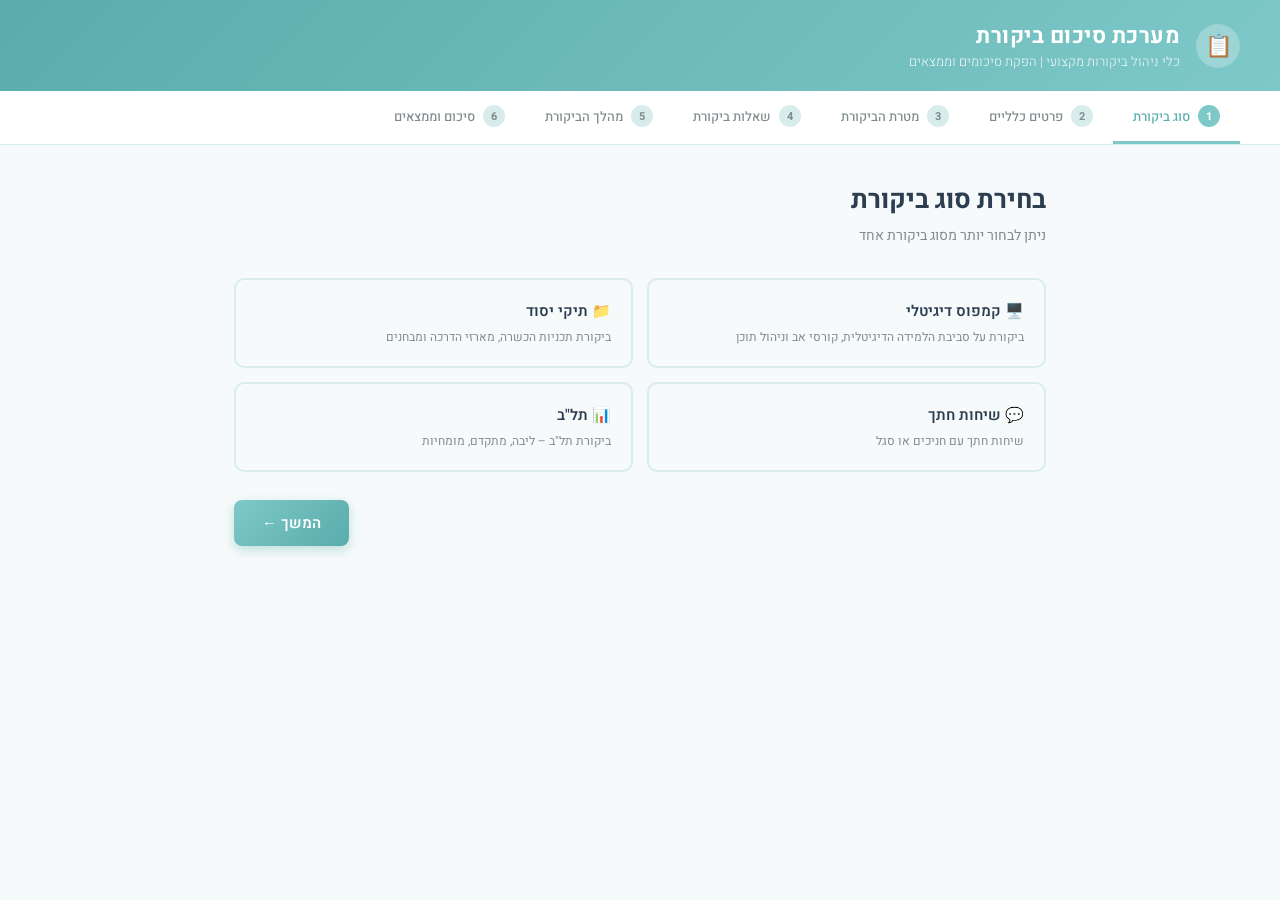
==== commit f3233358: "Add files via upload" ====
--- a/index.html
+++ b/index.html
@@ -42,10 +42,9 @@
         <h3>📁 תיקי יסוד</h3>
         <p>ביקורת תכניות הכשרה, מארזי הדרכה ומבחנים</p>
       </div>
-      <div class="audit-type-card disabled" data-type="sikhot">
+      <div class="audit-type-card" data-type="sikhot" onclick="toggleType(this)">
         <h3>💬 שיחות חתך</h3>
-        <p>שיחות חתך עם חיילים ומפקדים</p>
-        <span class="coming-soon">בפיתוח</span>
+        <p>שיחות חתך עם חניכים או סגל</p>
       </div>
       <div class="audit-type-card" data-type="telb" onclick="toggleTelb(this)">
         <h3>📊 תל"ב</h3>
@@ -71,12 +70,12 @@
 
     <div class="card">
       <div class="card-title">נתוני הביקורת</div>
-      <div class="card-subtitle">כל השדות הם שדות חובה <span style="color:#E57373;">*</span></div>
+      <div id="screen2-subtitle" class="card-subtitle">כל השדות הם שדות חובה <span style="color:#E57373;">*</span></div>
       <div class="form-grid">
         <div class="form-group">
-          <label for="location">מיקום <span class="required-star">*</span></label>
+          <label for="location">יחידה <span class="required-star" id="location-star">*</span></label>
           <select id="location">
-            <option value="">-- בחר מיקום --</option>
+            <option value="">-- בחר יחידה --</option>
             <option>בא"ח</option>
             <option>בא"פ</option>
             <option>חטיבה (בית ספר)</option>
@@ -85,24 +84,37 @@
           </select>
         </div>
         <div class="form-group">
-          <label for="date">תאריך <span class="required-star">*</span></label>
+          <label for="date">תאריך <span class="required-star" id="date-star">*</span></label>
           <input type="date" id="date">
         </div>
         <div class="form-group full">
-          <label for="subject">נושא <span class="required-star">*</span></label>
+          <label for="subject">נושא <span class="required-star" id="subject-star">*</span></label>
           <input type="text" id="subject" placeholder="נושא הביקורת">
         </div>
         <div class="form-group">
-          <label for="coordination">תיאום מול <span class="required-star">*</span></label>
+          <label for="coordination">תיאום מול <span class="required-star" id="coordination-star">*</span></label>
           <input type="text" id="coordination" placeholder="שם הגורם המתואם">
         </div>
         <div class="form-group">
-          <label for="inspector">מי ביקר <span class="required-star">*</span></label>
+          <label for="inspector">מי ביקר <span class="required-star" id="inspector-star">*</span></label>
           <input type="text" id="inspector" placeholder="שם המבקר/ים">
         </div>
         <div class="form-group full">
-          <label for="participants">משתתפים <span class="required-star">*</span></label>
+          <label for="participants">משתתפים <span class="required-star" id="participants-star">*</span></label>
           <input type="text" id="participants" placeholder="שמות המשתתפים בביקורת">
+        </div>
+
+        <!-- Sikhot-only fields -->
+        <div class="form-group full" id="sikhot-group-row" style="display:none;">
+          <label>קבוצת השיחה <span class="required-star">*</span></label>
+          <div class="group-type-selector">
+            <div class="group-type-btn" id="btn-hanikhin" onclick="selectSikhotGroup('hanikhin')">👤 חניכים</div>
+            <div class="group-type-btn" id="btn-sgal" onclick="selectSikhotGroup('sgal')">🎓 סגל</div>
+          </div>
+        </div>
+        <div class="form-group full" id="sikhot-composition-row" style="display:none;">
+          <label for="group-composition">הרכב הקבוצה</label>
+          <textarea id="group-composition" rows="3" placeholder="פרט את הרכב הקבוצה (תפקידים, מספר משתתפים וכו')..."></textarea>
         </div>
       </div>
     </div>
--- a/style.css
+++ b/style.css
@@ -553,3 +553,37 @@
 .telb-sub:hover:not(.disabled-sub) { border-color: var(--teal); background: var(--teal-light); }
 .telb-sub.sub-selected { border-color: var(--teal-dark); background: var(--teal-light); color: var(--teal-dark); }
 .telb-sub.disabled-sub { opacity: 0.5; cursor: not-allowed; display: flex; align-items: center; gap: 8px; }
+
+/* Sikhot group type selector */
+.group-type-selector {
+  display: flex;
+  gap: 12px;
+  margin-top: 4px;
+}
+
+.group-type-btn {
+  flex: 1;
+  padding: 14px 20px;
+  border: 2px solid var(--border);
+  border-radius: var(--radius);
+  font-family: 'Heebo', sans-serif;
+  font-size: 15px;
+  font-weight: 600;
+  cursor: pointer;
+  background: var(--bg);
+  color: var(--text);
+  text-align: center;
+  transition: all 0.25s;
+  user-select: none;
+}
+
+.group-type-btn:hover {
+  border-color: var(--teal);
+  background: var(--teal-light);
+}
+
+.group-type-btn.selected {
+  border-color: var(--teal-dark);
+  background: linear-gradient(135deg, #E8F7F7 0%, #D0EEEE 100%);
+  color: var(--teal-dark);
+}
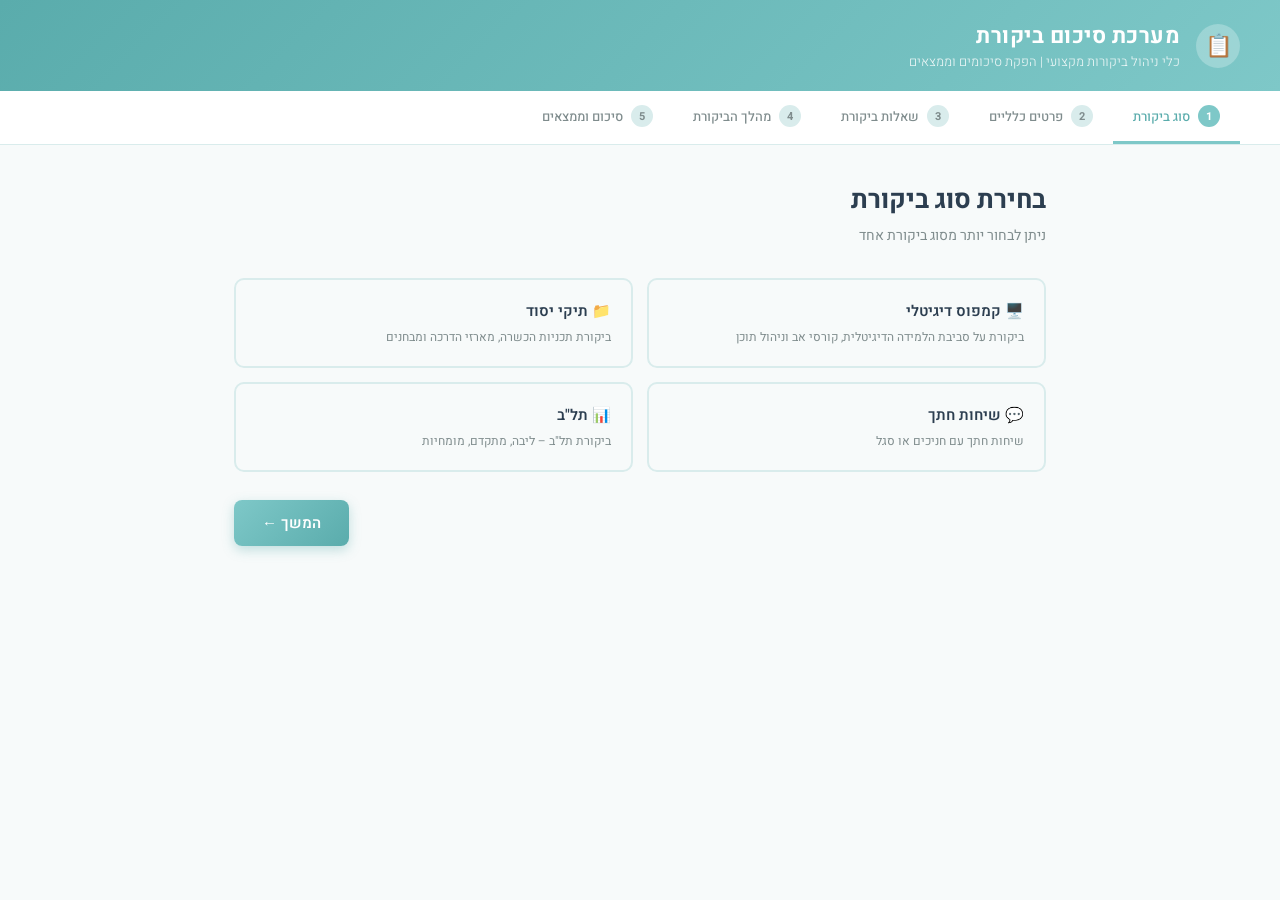
==== commit 1726c861: "Add files via upload" ====
--- a/index.html
+++ b/index.html
@@ -16,23 +16,28 @@
     <p>כלי ניהול ביקורות מקצועי | הפקת סיכומים וממצאים</p>
   </div>
 </header>
+<div id="draft-indicator" style="position:fixed; bottom:20px; left:20px; background:var(--teal-dark); color:white; padding:8px 16px; border-radius:20px; font-size:13px; font-family:Heebo,sans-serif; opacity:0; transition:opacity 0.4s; z-index:999; pointer-events:none;"></div>
 
 <div class="progress-bar">
   <div class="step active" id="step-1"><span class="step-num">1</span> סוג ביקורת</div>
   <div class="step" id="step-2"><span class="step-num">2</span> פרטים כלליים</div>
-  <div class="step" id="step-3"><span class="step-num">3</span> מטרת הביקורת</div>
-  <div class="step" id="step-4"><span class="step-num">4</span> שאלות ביקורת</div>
-  <div class="step" id="step-5"><span class="step-num">5</span> מהלך הביקורת</div>
-  <div class="step" id="step-6"><span class="step-num">6</span> סיכום וממצאים</div>
+  <div class="step" id="step-3"><span class="step-num">3</span> שאלות ביקורת</div>
+  <div class="step" id="step-4"><span class="step-num">4</span> מהלך הביקורת</div>
+  <div class="step" id="step-5"><span class="step-num">5</span> סיכום וממצאים</div>
 </div>
 
 <div class="container">
+
+  <!-- Draft banner -->
+  <div id="draft-banner" style="display:none; align-items:center; justify-content:space-between; background:#E8F7F7; border:1px solid var(--teal); border-radius:10px; padding:12px 18px; margin-bottom:20px; font-size:13px; color:var(--teal-dark);">
+    <span>📂 <strong>נמצאה טיוטה שמורה</strong> – הנתונים שלך שוחזרו אוטומטית</span>
+    <button onclick="clearDraft()" style="background:none; border:1px solid var(--teal); border-radius:6px; padding:4px 10px; font-size:12px; color:var(--teal-dark); cursor:pointer; font-family:Heebo,sans-serif;">🗑 מחק טיוטה</button>
+  </div>
 
   <!-- SCREEN 1: Audit Type -->
   <div class="screen active" id="screen-1">
     <div class="page-title">בחירת סוג ביקורת</div>
     <div class="page-subtitle">ניתן לבחור יותר מסוג ביקורת אחד</div>
-
     <div class="audit-types">
       <div class="audit-type-card" data-type="digital" onclick="toggleType(this)">
         <h3>🖥️ קמפוס דיגיטלי</h3>
@@ -49,14 +54,13 @@
       <div class="audit-type-card" data-type="telb" onclick="toggleTelb(this)">
         <h3>📊 תל"ב</h3>
         <p>ביקורת תל"ב – ליבה, מתקדם, מומחיות</p>
-        <div id="telb-subtypes" style="display:none; margin-top:12px; display:none; flex-direction:column; gap:8px;">
-          <div class="telb-sub selected" data-sub="liba" onclick="selectTelbSub(event,'liba')">ליבה</div>
+        <div id="telb-subtypes" style="display:none; margin-top:12px; flex-direction:column; gap:8px;">
+          <div class="telb-sub sub-selected" data-sub="liba" onclick="selectTelbSub(event,'liba')">ליבה</div>
           <div class="telb-sub disabled-sub" data-sub="advanced" onclick="selectTelbSub(event,'advanced')">מתקדם <span class="coming-soon">בפיתוח</span></div>
           <div class="telb-sub disabled-sub" data-sub="expert" onclick="selectTelbSub(event,'expert')">מומחיות <span class="coming-soon">בפיתוח</span></div>
         </div>
       </div>
     </div>
-
     <div class="nav-buttons" style="margin-top:28px;">
       <span></span>
       <button class="btn btn-primary" onclick="goToScreen(2)">המשך ←</button>
@@ -67,7 +71,6 @@
   <div class="screen" id="screen-2">
     <div class="page-title">פרטים כלליים</div>
     <div class="page-subtitle">מלא את הפרטים הבסיסיים של הביקורת</div>
-
     <div class="card">
       <div class="card-title">נתוני הביקורת</div>
       <div id="screen2-subtitle" class="card-subtitle">כל השדות הם שדות חובה <span style="color:#E57373;">*</span></div>
@@ -103,7 +106,6 @@
           <label for="participants">משתתפים <span class="required-star" id="participants-star">*</span></label>
           <input type="text" id="participants" placeholder="שמות המשתתפים בביקורת">
         </div>
-
         <!-- Sikhot-only fields -->
         <div class="form-group full" id="sikhot-group-row" style="display:none;">
           <label>קבוצת השיחה <span class="required-star">*</span></label>
@@ -118,87 +120,68 @@
         </div>
       </div>
     </div>
-
     <div class="nav-buttons">
       <button class="btn btn-secondary" onclick="goToScreen(1)">→ חזור</button>
       <button class="btn btn-primary" onclick="goToScreen(3)">המשך ←</button>
     </div>
   </div>
 
-  <!-- SCREEN 3: Audit Goal -->
+  <!-- SCREEN 3: Questions -->
   <div class="screen" id="screen-3">
-    <div class="page-title">מטרת הביקורת</div>
-    <div class="page-subtitle">פרט את מטרות הביקורת שתיכלל בדוח</div>
-
-    <div class="card">
-      <div class="card-title">מטרת הביקורת</div>
-      <div class="form-group">
-        <label for="audit-goal">מטרת הביקורת <span class="required-star">*</span></label>
-        <textarea id="audit-goal" rows="6" placeholder="תאר את מטרות הביקורת..."></textarea>
-      </div>
-    </div>
-
+    <div class="page-title">שאלות ביקורת</div>
+    <div class="page-subtitle">חובה לענות על כל השאלות. בדירוג 2 ו-3 יש למלא הערות חובה.</div>
+    <div id="questions-container"></div>
     <div class="nav-buttons">
       <button class="btn btn-secondary" onclick="goToScreen(2)">→ חזור</button>
       <button class="btn btn-primary" onclick="goToScreen(4)">המשך ←</button>
     </div>
   </div>
 
-  <!-- SCREEN 4: Questions -->
+  <!-- SCREEN 4: Audit Progress (optional) -->
   <div class="screen" id="screen-4">
-    <div class="page-title">שאלות ביקורת</div>
-    <div class="page-subtitle">חובה לענות על כל השאלות. בדירוג 2 ו-3 יש למלא הערות חובה.</div>
-
-    <div id="questions-container"></div>
-
+    <div class="page-title">מהלך הביקורת</div>
+    <div class="page-subtitle">שדה רשות – ניתן לדלג על מסך זה</div>
+    <div class="card">
+      <div class="card-title">מהלך הביקורת</div>
+      <div class="card-subtitle">שדה זה אינו חובה</div>
+      <div class="form-group">
+        <textarea id="audit-progress" rows="7" placeholder="תאר את מהלך הביקורת..."></textarea>
+      </div>
+    </div>
     <div class="nav-buttons">
       <button class="btn btn-secondary" onclick="goToScreen(3)">→ חזור</button>
-      <button class="btn btn-primary" onclick="goToScreen(5)">המשך ←</button>
-    </div>
-  </div>
-
-  <!-- SCREEN 5: Audit Progress -->
+      <button class="btn btn-primary" onclick="goToScreen(5)">צור סיכום ←</button>
+    </div>
+  </div>
+
+  <!-- SCREEN 5: Summary -->
   <div class="screen" id="screen-5">
-    <div class="page-title">מהלך הביקורת</div>
-    <div class="page-subtitle">תאר את מהלך הביקורת שיכלל בדוח</div>
-
-    <div class="card">
-      <div class="card-title">מהלך הביקורת</div>
-      <div class="form-group">
-        <label for="audit-progress">מהלך הביקורת <span class="required-star">*</span></label>
-        <textarea id="audit-progress" rows="7" placeholder="תאר את מהלך הביקורת..."></textarea>
-      </div>
-    </div>
-
-    <div class="nav-buttons">
-      <button class="btn btn-secondary" onclick="goToScreen(4)">→ חזור</button>
-      <button class="btn btn-primary" onclick="goToScreen(6)">צור סיכום ←</button>
-    </div>
-  </div>
-
-  <!-- SCREEN 6: Summary -->
-  <div class="screen" id="screen-6">
     <div class="page-title">סיכום וממצאים</div>
     <div class="page-subtitle">מלא את הפרטים הנוספים ולאחר מכן הפק את הסיכום הסופי</div>
-
     <div id="summary-type-sections"></div>
-
     <div class="card" id="findings-section">
       <div class="card-title">ליקויים שנמצאו</div>
       <div class="card-subtitle">הליקויים מסוננים אוטומטית מהשאלות שסומנו כ"לא קיים"</div>
       <div id="findings-preview" class="findings-preview"></div>
     </div>
-
-    <div class="copy-btn-wrap" style="margin-top:24px; gap: 12px; display:flex; justify-content: flex-end;">
-      <button class="btn btn-secondary" onclick="goToScreen(5)">→ חזור</button>
+    <!-- Signature field -->
+    <div class="card" style="margin-bottom:0;">
+      <div class="card-title">חתימה</div>
+      <div class="form-group">
+        <label for="signature">נערך על ידי</label>
+        <input type="text" id="signature" placeholder="שם המבקר לחתימה בסיום הסיכום..." oninput="updateFinalOutput()">
+      </div>
+    </div>
+
+    <div class="copy-btn-wrap" style="margin-top:24px; gap:12px; display:flex; justify-content:flex-end; flex-wrap:wrap;">
+      <button class="btn btn-secondary" onclick="goToScreen(4)">→ חזור</button>
+      <button class="btn btn-secondary" onclick="downloadTxt()">⬇️ הורד כ-TXT</button>
       <button class="btn btn-orange" id="copy-btn" onclick="copyOutput()">📋 העתק סיכום מלא</button>
     </div>
-
     <div id="final-output-wrap" style="margin-top:16px;">
       <div class="card-title" style="margin-bottom:12px; font-size:15px;">תצוגה מקדימה של הסיכום</div>
       <div class="summary-output" id="final-output"></div>
     </div>
-
     <!-- Appendix -->
     <div class="card" style="margin-top:32px;">
       <div class="card-title">נספח ליקויים מלא</div>
@@ -209,7 +192,6 @@
       </div>
       <div id="appendix-container"></div>
     </div>
-
   </div>
 
 </div>
